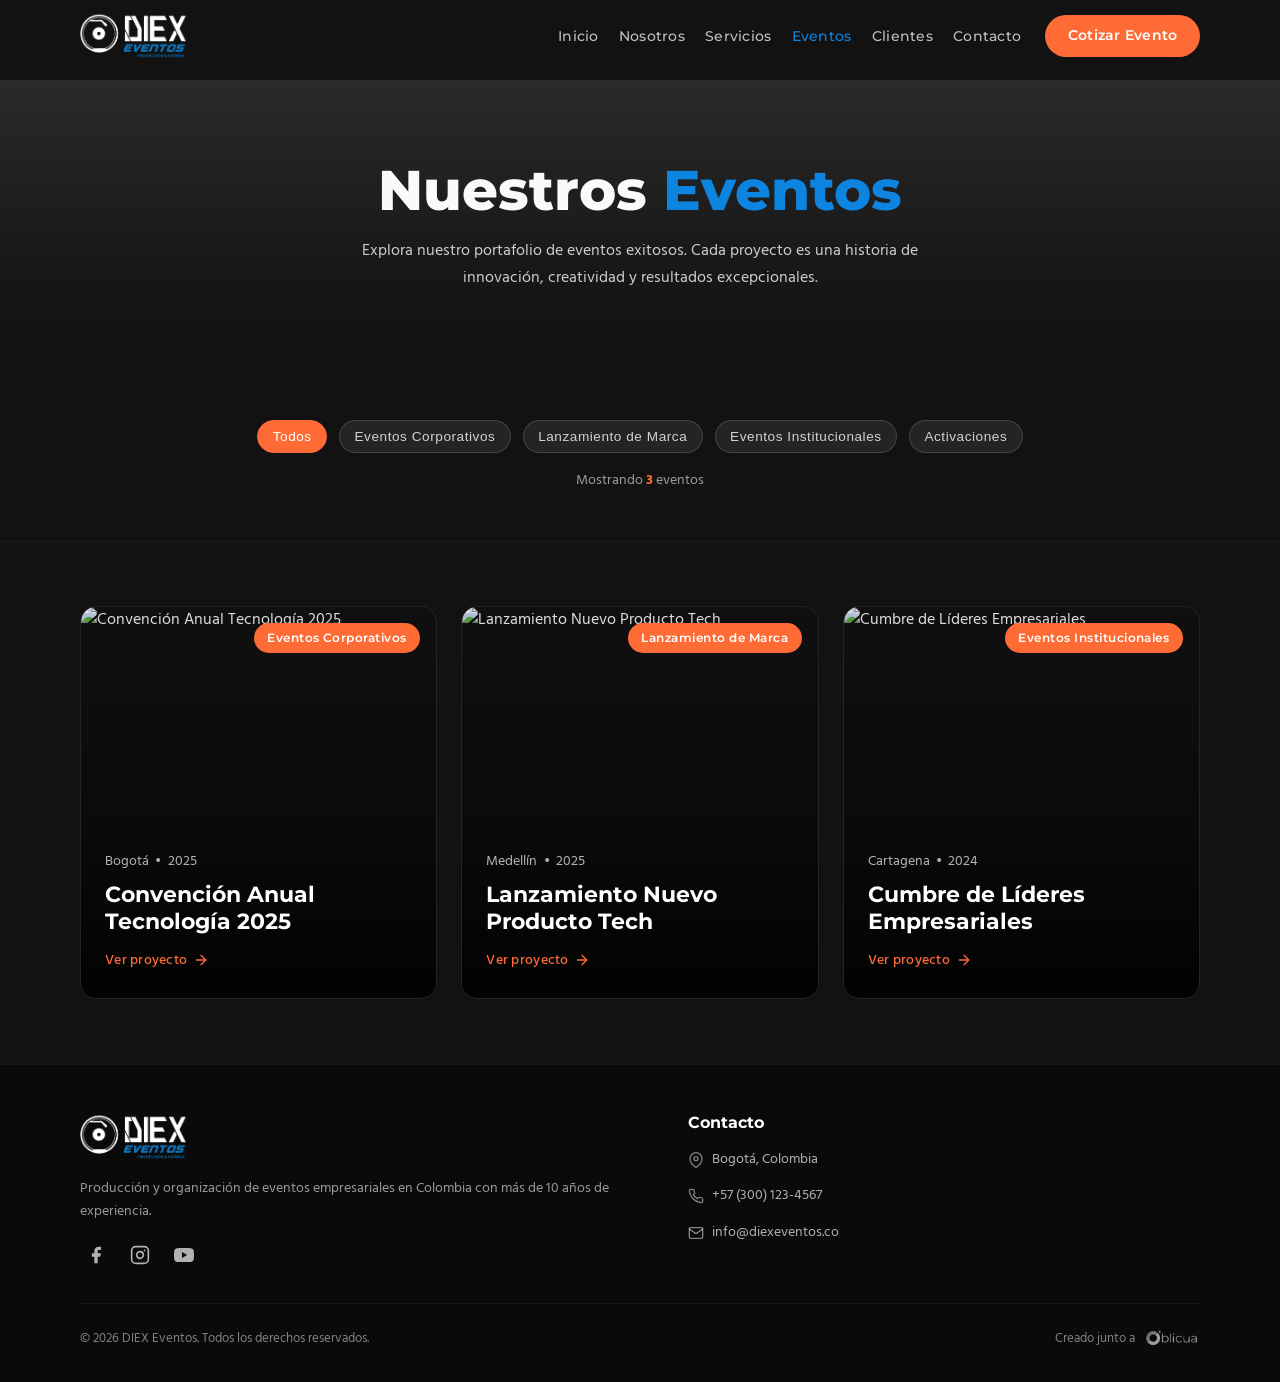
==== evento-detalle.html @ 47672fed "subida inicial del proyecto" ====
<!doctype html>
<html lang="es">
  <head>
    <meta charset="UTF-8" />
    <meta name="viewport" content="width=device-width, initial-scale=1.0" />
    <meta
      name="description"
      content="Detalle de evento - DIEX Eventos Colombia"
    />
    <title>Evento - DIEX Eventos</title>
    <link rel="preconnect" href="https://fonts.googleapis.com" />
    <link rel="preconnect" href="https://fonts.gstatic.com" crossorigin />
    <link rel="stylesheet" href="css/style.css" />
    <style>
      .skip-link {
        position: absolute;
        top: -9999px;
        left: var(--space-4);
        background: var(--color-molten-orange);
        color: #fff;
        padding: var(--space-2) var(--space-4);
        border-radius: var(--radius-md);
        z-index: 9999;
        font-weight: 600;
      }
      .skip-link:focus {
        top: var(--space-4);
      }
    </style>
  </head>
  <body>
    <div id="navbar-placeholder"></div>

    <main id="main-content" class="pt-20">
      <!-- HERO EVENTO -->
      <section
        class="event-detail-hero"
        id="event-hero"
        aria-label="Imagen principal del evento"
      >
        <img
          src=""
          alt=""
          class="event-detail-hero__img"
          id="hero-img"
          loading="eager"
          width="1280"
          height="720"
        />
        <div class="event-detail-hero__overlay" aria-hidden="true"></div>
        <div class="event-detail-hero__body">
          <div class="container">
            <a href="eventos.html" class="event-detail-back">
              <svg
                width="20"
                height="20"
                viewBox="0 0 24 24"
                fill="none"
                stroke="currentColor"
                stroke-width="2"
                stroke-linecap="round"
                stroke-linejoin="round"
                aria-hidden="true"
              >
                <line x1="19" y1="12" x2="5" y2="12" />
                <polyline points="12 19 5 12 12 5" />
              </svg>
              <span>Volver a Eventos</span>
            </a>
            <div id="hero-content" class="scroll-anim">
              <span class="event-detail-cat" id="hero-cat"></span>
              <h1
                class="section-heading"
                id="hero-title"
                style="margin-bottom: var(--space-4)"
              ></h1>
              <div class="event-detail-meta" id="hero-meta"></div>
            </div>
          </div>
        </div>
      </section>

      <!-- CONTENIDO DETALLE -->
      <section class="py-16" aria-label="Detalle del proyecto">
        <div class="container">
          <div class="event-detail-grid">
            <!-- Columna principal -->
            <div class="event-detail-main">
              <!-- Descripción -->
              <div class="scroll-reveal" id="block-desc">
                <h2
                  class="section-heading"
                  style="font-size: 1.5rem; margin-bottom: var(--space-4)"
                >
                  Descripción del Proyecto
                </h2>
                <p class="event-detail-block__text" id="event-desc"></p>
              </div>

              <!-- Reto -->
              <div
                class="event-detail-block scroll-reveal"
                id="block-challenge"
              >
                <h3 class="event-detail-block__title">Reto</h3>
                <p class="event-detail-block__text" id="event-challenge"></p>
              </div>

              <!-- Solución -->
              <div
                class="event-detail-block event-detail-block--primary scroll-reveal"
                id="block-solution"
              >
                <h3 class="event-detail-block__title">Solución</h3>
                <p class="event-detail-block__text" id="event-solution"></p>
              </div>

              <!-- Galería -->
              <div class="scroll-reveal" id="block-gallery">
                <h3
                  class="section-heading"
                  style="font-size: 1.5rem; margin-bottom: var(--space-6)"
                >
                  Galería del Evento
                </h3>
                <div class="event-gallery" id="event-gallery"></div>
              </div>
            </div>

            <!-- Sidebar -->
            <aside
              class="event-sidebar"
              id="event-sidebar"
              aria-label="Resultados y contacto"
            >
              <!-- Resultados -->
              <div class="event-detail-block scroll-reveal" id="block-results">
                <h3 class="event-detail-block__title">Resultados</h3>
                <ul class="results-list" id="results-list" role="list"></ul>
              </div>

              <!-- CTA sidebar -->
              <div class="sidebar-cta scroll-reveal" id="block-cta">
                <h4 class="sidebar-cta__title">¿Te inspiró este proyecto?</h4>
                <p class="sidebar-cta__text">
                  Conversemos sobre cómo podemos crear una experiencia similar
                  para tu marca.
                </p>
                <a href="contacto.html" class="btn btn--white btn--md btn--full"
                  >Cotizar Mi Evento</a
                >
              </div>
            </aside>
          </div>
        </div>
      </section>
    </main>

    <div id="footer-placeholder"></div>

    <script src="js/events-data.js"></script>
    <script src="js/components.js"></script>
    <script src="js/main.js"></script>
    <script>
      document.addEventListener("DOMContentLoaded", () => {
        const { initScrollAnimation, initScrollReveal } = window.DiexAnimations;

        const params = new URLSearchParams(window.location.search);
        const id = params.get("id");
        const event =
          Array.isArray(window.DIEX_EVENTS) &&
          window.DIEX_EVENTS.find((e) => e.id === id);

        if (!event) {
          window.location.replace("eventos.html");
          return;
        }

        document.title = event.title + " - DIEX Eventos";

        document.getElementById("hero-img").src = event.image;
        document.getElementById("hero-img").alt = event.title;
        document.getElementById("hero-cat").textContent = event.category;
        document.getElementById("hero-title").textContent = event.title;
        document.getElementById("hero-meta").innerHTML = `
      <span>
        <svg width="18" height="18" viewBox="0 0 24 24" fill="none" stroke="currentColor"
             stroke-width="2" stroke-linecap="round" stroke-linejoin="round" aria-hidden="true">
          <path d="M21 10c0 7-9 13-9 13s-9-6-9-13a9 9 0 0 1 18 0z"/>
          <circle cx="12" cy="10" r="3"/>
        </svg>
        ${event.location}
      </span>
      <span>
        <svg width="18" height="18" viewBox="0 0 24 24" fill="none" stroke="currentColor"
             stroke-width="2" stroke-linecap="round" stroke-linejoin="round" aria-hidden="true">
          <rect x="3" y="4" width="18" height="18" rx="2" ry="2"/>
          <line x1="16" y1="2" x2="16" y2="6"/>
          <line x1="8" y1="2" x2="8" y2="6"/>
          <line x1="3" y1="10" x2="21" y2="10"/>
        </svg>
        ${event.year}
      </span>
    `;

        document.getElementById("event-desc").textContent = event.description;
        document.getElementById("event-challenge").textContent =
          event.challenge;
        document.getElementById("event-solution").textContent = event.solution;

        const gallery = document.getElementById("event-gallery");
        gallery.innerHTML = event.gallery
          .map(
            (img, i) => `
          <div class="event-gallery__item">
            <img
              src="${img}"
              alt="${event.title} - Imagen ${i + 1}"
              loading="lazy"
              width="800"
              height="256"
            />
          </div>
        `,
          )
          .join("");

        const resultsList = document.getElementById("results-list");
        resultsList.innerHTML = event.results
          .map(
            (r) => `
          <li class="results-list__item" role="listitem">
            <svg width="20" height="20" viewBox="0 0 24 24" fill="none" stroke="currentColor"
                 stroke-width="2" stroke-linecap="round" stroke-linejoin="round" aria-hidden="true">
              <path d="M22 11.08V12a10 10 0 1 1-5.93-9.14"/>
              <polyline points="22 4 12 14.01 9 11.01"/>
            </svg>
            <span>${r}</span>
          </li>
        `,
          )
          .join("");

        initScrollAnimation(document.getElementById("hero-content"), {
          zoomIntensity: 0.05,
          threshold: 0.1,
          enableFade: false,
        });

        [
          "block-desc",
          "block-challenge",
          "block-solution",
          "block-gallery",
          "block-results",
          "block-cta",
        ].forEach((id, i) => {
          const el = document.getElementById(id);
          if (el) initScrollReveal(el, i * 100);
        });
      });
    </script>
  </body>
</html>
---- css/style.css ----
/* ----------------------------------------------------
   FUENTES Y RESETEO BÁSICO
---------------------------------------------------- */
@import url("https://fonts.googleapis.com/css2?family=Montserrat:wght@400;600;700;800&family=Hind:wght@300;400;500;600&display=swap");

:root {
  /* Colores DIEX */
  --color-primary: #0d84e0;
  --color-secondary-1: #2261d0;
  --color-secondary-2: #363ebf;
  --color-secondary-3: #5e3ec6;
  --color-secondary-4: #c345a5;
  --color-secondary-5: #db3c8c;
  --color-secondary-6: #ea4c16;

  --color-bright-snow: #f8f9fa;
  --color-molten-orange: #ff6b35;
  --color-vivid-tangerine: #f3801b;

  --color-neutral-light: #fafafa;
  --color-neutral-dark: #333333;
  --color-neutral-darkest: #121212;

  --font-display: "Montserrat", system-ui, -apple-system, sans-serif;
  --font-body: "Hind", system-ui, -apple-system, sans-serif;

  --space-1: 0.25rem;
  --space-2: 0.5rem;
  --space-3: 0.75rem;
  --space-4: 1rem;
  --space-5: 1.25rem;
  --space-6: 1.5rem;
  --space-8: 2rem;
  --space-10: 2.5rem;
  --space-12: 3rem;
  --space-16: 4rem;
  --space-20: 5rem;
  --space-24: 6rem;

  --radius-sm: 0.375rem;
  --radius-md: 0.5rem;
  --radius-lg: 0.75rem;
  --radius-xl: 1rem;
  --radius-full: 9999px;

  --shadow-sm: 0 1px 2px rgba(0, 0, 0, 0.15);
  --shadow-md: 0 4px 12px rgba(0, 0, 0, 0.2);
  --shadow-lg: 0 12px 32px rgba(0, 0, 0, 0.35);

  --content-default: 72rem;
}

*,
*::before,
*::after {
  box-sizing: border-box;
}

html {
  scroll-behavior: smooth;
}

body {
  margin: 0;
  min-height: 100vh;
  background: var(--color-neutral-darkest);
  color: var(--color-neutral-light);
  font-family: var(--font-body);
  font-size: 16px;
  line-height: 1.7;
}

/* Tipografía base */
h1,
h2,
h3,
h4,
h5,
h6 {
  font-family: var(--font-display);
  margin: 0 0 var(--space-4);
  line-height: 1.2;
  font-weight: 700;
}

h1 {
  font-size: 3.5rem;
  line-height: 1.1;
  font-weight: 800;
}

h2 {
  font-size: 2.5rem;
  line-height: 1.2;
}

h3 {
  font-size: 1.75rem;
  line-height: 1.3;
  font-weight: 600;
}

p {
  margin: 0 0 var(--space-4);
}

a {
  color: inherit;
  text-decoration: none;
}

img {
  max-width: 100%;
  display: block;
}

@media (max-width: 768px) {
  h1 {
    font-size: 2.25rem;
  }
  h2 {
    font-size: 1.875rem;
  }
  h3 {
    font-size: 1.5rem;
  }
}

/* ----------------------------------------------------
   LAYOUT GENERAL
---------------------------------------------------- */
.container {
  max-width: var(--content-default);
  margin-inline: auto;
  padding-inline: var(--space-4);
}

.pt-20 {
  padding-top: 5rem;
}

.py-8 {
  padding-block: var(--space-8);
}

.py-16 {
  padding-block: var(--space-16);
}

.py-24 {
  padding-block: var(--space-24);
}

.section-center {
  text-align: center;
}

.mb-12 {
  margin-bottom: var(--space-12);
}

.mb-16 {
  margin-bottom: var(--space-16);
}

.mt-12 {
  margin-top: var(--space-12);
}

main {
  position: relative;
  z-index: 0;
}

/* ----------------------------------------------------
   NAVBAR
---------------------------------------------------- */
.navbar {
  position: fixed;
  top: 0;
  left: 0;
  right: 0;
  z-index: 40;
  background: transparent;
  backdrop-filter: blur(0px);
  border-bottom: 1px solid transparent;
  transition:
    background 0.35s ease,
    backdrop-filter 0.35s ease,
    border-color 0.35s ease;
}

.navbar.is-scrolled {
  background: rgba(18, 18, 18, 0.95);
  backdrop-filter: blur(14px);
  border-bottom-color: rgba(248, 249, 250, 0.06);
}

.navbar-inner {
  display: flex;
  align-items: center;
  justify-content: space-between;
  padding-block: var(--space-3);
}

.navbar-brand {
  display: inline-flex;
  align-items: center;
}

.navbar-logo {
  height: 48px;
  width: auto;
  display: block;
}

.navbar-logo img {
  width: 100%;
  height: 100%;
  object-fit: cover;
}

.navbar-title {
  font-family: var(--font-display);
  font-size: 1.125rem;
  font-weight: 700;
  letter-spacing: 0.06em;
  text-transform: uppercase;
}

.navbar-right {
  display: flex;
  align-items: center;
  gap: var(--space-6);
}

.navbar-nav {
  display: flex;
  align-items: center;
  gap: var(--space-5);
}

.navbar-link {
  font-family: var(--font-display);
  font-size: 0.9rem;
  font-weight: 500;
  letter-spacing: 0.02em;
  color: rgba(250, 250, 250, 0.75);
  padding-block: 0.35rem;
  text-decoration: none;
  border: none;
  transition: color 0.2s ease;
}

.navbar-link:hover {
  color: var(--color-molten-orange);
}

.navbar-link--active {
  color: var(--color-primary);
}

.navbar-link--active:hover {
  color: var(--color-primary);
}

.navbar-cta {
  display: inline-flex;
  align-items: center;
  justify-content: center;
  padding: 0.55rem 1.4rem;
  background: var(--color-molten-orange);
  color: #fff;
  font-family: var(--font-display);
  font-size: 0.88rem;
  font-weight: 600;
  letter-spacing: 0.02em;
  border-radius: var(--radius-full);
  text-decoration: none;
  transition:
    background 0.2s ease,
    transform 0.15s ease;
  white-space: nowrap;
}

.navbar-cta:hover {
  background: #e8611a;
  transform: translateY(-1px);
}

/* ----------------------------------------------------
   FOOTER
---------------------------------------------------- */
.site-footer {
  border-top: 1px solid rgba(248, 249, 250, 0.06);
  background: #0a0a0a;
  padding-block: var(--space-12) var(--space-8);
  margin-top: 0;
}

.site-footer-inner {
  display: flex;
  flex-direction: column;
  gap: var(--space-8);
}

.site-footer-main {
  display: flex;
  flex-wrap: wrap;
  gap: var(--space-12);
  justify-content: space-between;
}

.site-footer-left {
  flex: 1;
  max-width: 50%;
  display: flex;
  flex-direction: column;
  gap: var(--space-4);
}

.site-footer-desc {
  font-size: 0.9rem;
  color: rgba(250, 250, 250, 0.6);
  line-height: 1.6;
  margin: 0;
}

.site-footer-social {
  display: flex;
  gap: var(--space-3);
}

.site-footer-social a {
  width: 2rem;
  height: 2rem;
  display: flex;
  align-items: center;
  justify-content: center;
  color: rgba(250, 250, 250, 0.7);
  transition:
    color 0.2s ease,
    transform 0.2s ease;
}

.site-footer-social a:hover {
  color: #fff;
  transform: translateY(-2px);
}

.site-footer-right {
  display: flex;
  flex-direction: column;
  gap: var(--space-4);
  margin-right: auto;
}

.site-footer-heading {
  font-family: var(--font-display);
  font-size: 1rem;
  font-weight: 700;
  margin: 0;
  color: #fff;
}

.site-footer-contact {
  display: flex;
  flex-direction: column;
  gap: var(--space-3);
}

.site-footer-contact-item {
  display: flex;
  align-items: center;
  gap: var(--space-2);
  font-size: 0.9rem;
  color: rgba(250, 250, 250, 0.7);
}

.site-footer-contact-item svg {
  flex-shrink: 0;
  color: rgba(250, 250, 250, 0.5);
}

.site-footer-bottom {
  display: flex;
  flex-wrap: wrap;
  justify-content: space-between;
  align-items: center;
  padding-top: var(--space-6);
  border-top: 1px solid rgba(248, 249, 250, 0.06);
  gap: var(--space-4);
}

.site-footer-copy {
  font-size: 0.82rem;
  color: rgba(250, 250, 250, 0.5);
  margin: 0;
}

.site-footer-credit {
  font-size: 0.82rem;
  color: rgba(250, 250, 250, 0.5);
  display: inline-flex;
  align-items: center;
  gap: var(--space-2);
}

.site-footer-credit img {
  height: 20px;
  width: auto;
  display: inline-block;
  vertical-align: middle;
  opacity: 0.6;
  transition: opacity 0.2s ease;
}

.site-footer-credit img:hover {
  opacity: 1;
}

.site-footer-social a:hover {
  color: var(--color-molten-orange);
  transform: translateY(-2px);
}

/* ----------------------------------------------------
   COMPONENTES GENERALES
---------------------------------------------------- */
.section-label {
  display: inline-block;
  font-size: 0.75rem;
  text-transform: uppercase;
  letter-spacing: 0.16em;
  font-weight: 600;
  color: var(--color-primary);
  margin-bottom: var(--space-2);
}

.section-heading {
  margin-bottom: var(--space-4);
}

.section-subtext {
  color: rgba(250, 250, 250, 0.8);
  max-width: 36rem;
  margin-inline: auto;
}

.section-subtext--dark {
  color: rgba(18, 18, 18, 0.7);
}

.section-subtext--light {
  color: rgba(255, 255, 255, 0.9);
}

/* ----------------------------------------------------
   BOTONES
---------------------------------------------------- */
.btn {
  display: inline-flex;
  align-items: center;
  justify-content: center;
  gap: 0.5rem;
  padding-inline: var(--space-5);
  padding-block: 0.75rem;
  border-radius: 999px;
  border: 1px solid transparent;
  font-family: var(--font-display);
  font-size: 0.95rem;
  font-weight: 600;
  letter-spacing: 0.09em;
  text-transform: uppercase;
  cursor: pointer;
  transition:
    background 0.2s ease,
    color 0.2s ease,
    border-color 0.2s ease,
    transform 0.1s ease,
    box-shadow 0.2s ease;
}

.btn--lg {
  padding-inline: var(--space-6);
  padding-block: 0.9rem;
  font-size: 1rem;
}

.btn--md {
  padding-inline: var(--space-5);
  padding-block: 0.75rem;
  font-size: 0.95rem;
}

.btn--full {
  width: 100%;
}

.btn__icon {
  display: inline-flex;
}

.btn--primary {
  background: var(--color-molten-orange);
  border-color: var(--color-molten-orange);
  color: #fff;
  box-shadow: none;
}

.btn--primary:hover {
  background: var(--color-vivid-tangerine);
  border-color: var(--color-vivid-tangerine);
  transform: translateY(-1px);
  box-shadow: 0 10px 25px rgba(255, 107, 53, 0.35);
}

.btn--outline-light {
  background: transparent;
  border-color: var(--color-primary);
  color: var(--color-primary);
}

.btn--outline-light:hover {
  background: var(--color-primary);
  color: var(--color-neutral-light);
}

.btn--white {
  background: #fff;
  border-color: #fff;
  color: var(--color-primary);
}

.btn--white:hover {
  background: rgba(255, 255, 255, 0.12);
  border-color: rgba(255, 255, 255, 0.8);
  color: #fff;
  transform: scale(1.05);
}

/* ----------------------------------------------------
   HERO HOME CON VIDEO
---------------------------------------------------- */
.home-hero {
  position: relative;
  min-height: 100vh;
  display: grid;
  place-items: center;
  overflow: hidden;
  isolation: isolate;
  z-index: 0;
}

.home-hero__content,
.hero-mute-btn,
.hero-scroll-indicator {
  grid-area: 1 / 1;
}

.home-hero__media {
  position: absolute;
  inset: 0;
  width: 100%;
  height: 100%;
  overflow: hidden;
  z-index: 0;
}

.home-hero__iframe {
  position: absolute;
  top: 50%;
  left: 50%;
  width: max(100vw, 177.78vh);
  height: max(100vh, 56.25vw);
  transform: translate(-50%, -50%);
  border: 0;
  pointer-events: none;
}

.home-hero__overlay {
  position: absolute;
  inset: 0;
}

.home-hero__overlay--gradient {
  background: linear-gradient(
    to right,
    rgba(18, 18, 18, 0.85),
    rgba(18, 18, 18, 0.5),
    transparent
  );
}

.home-hero__overlay--dark {
  background: rgba(18, 18, 18, 0.3);
}

.home-hero__content {
  position: relative;
  z-index: 2;
  width: 100%;
}

.home-hero__inner {
  max-width: 48rem;
  margin-inline: auto;
}

.home-hero__title {
  color: #fff;
  margin-bottom: var(--space-4);
  line-height: 1.1;
}

.home-hero__title-top {
  font-size: 4rem;
}

.home-hero__title-bottom {
  font-size: 3.3rem;
}

@media (min-width: 1024px) {
  .home-hero__title {
    font-size: 3rem;
  }
}

@media (max-width: 768px) {
  .home-hero__title {
    font-size: 2rem;
  }
}

.text-primary {
  color: var(--color-primary);
}

.home-hero__text {
  font-size: 1.05rem;
  color: rgba(250, 250, 250, 0.8);
  max-width: 36rem;
  line-height: 1.7;
  margin-bottom: var(--space-6);
}

.home-hero__actions {
  display: flex;
  flex-direction: column;
  gap: var(--space-3);
  align-items: center;
}

@media (min-width: 640px) {
  .home-hero__actions {
    flex-direction: row;
  }
}

/* Botón mute */
.hero-mute-btn {
  position: absolute;
  right: var(--space-4);
  bottom: var(--space-4);
  z-index: 3;
  width: 3rem;
  height: 3rem;
  border-radius: 999px;
  border: 1px solid rgba(250, 250, 250, 0.25);
  background: rgba(18, 18, 18, 0.8);
  display: flex;
  align-items: center;
  justify-content: center;
  color: rgba(250, 250, 250, 0.9);
  cursor: pointer;
  transition:
    background 0.2s ease,
    border-color 0.2s ease,
    transform 0.1s ease;
}

.hero-mute-btn:hover {
  background: var(--color-molten-orange);
  border-color: var(--color-molten-orange);
  transform: translateY(-1px);
}

/* Indicador scroll */
.hero-scroll-indicator {
  position: absolute;
  left: 50%;
  bottom: var(--space-4);
  transform: translateX(-50%);
  z-index: 3;
  animation: bounce 1.8s infinite;
}

.hero-scroll-indicator__mouse {
  width: 1.5rem;
  height: 2.5rem;
  border-radius: 999px;
  border: 2px solid var(--color-primary);
  display: flex;
  align-items: flex-start;
  justify-content: center;
  padding-top: 0.4rem;
}

.hero-scroll-indicator__dot {
  width: 0.25rem;
  height: 0.5rem;
  border-radius: 999px;
  background: var(--color-primary);
}

@keyframes bounce {
  0%,
  100% {
    transform: translate(-50%, 0);
  }
  50% {
    transform: translate(-50%, -6px);
  }
}

/* ----------------------------------------------------
   STATS HOME
---------------------------------------------------- */
.home-stats,
.home-services,
.home-events,
.clients-section,
.home-cta-final {
  position: relative;
  z-index: 1;
}

.home-stats {
  position: relative;
  padding-block: var(--space-10);
  background: linear-gradient(
    to bottom,
    var(--color-neutral-darkest) 0%,
    #1a1a1a 25%,
    var(--color-neutral-dark) 75%,
    var(--color-neutral-dark) 100%
  );
}

.stats-grid {
  display: grid;
  gap: var(--space-8);
}

.stats-grid--home {
  grid-template-columns: repeat(2, minmax(0, 1fr));
}

@media (min-width: 768px) {
  .stats-grid--home {
    grid-template-columns: repeat(4, minmax(0, 1fr));
  }
}

.clients-stats-section {
  padding-block: var(--space-16);
  background: radial-gradient(circle at top, #1b4a8a, #060b15);
}

.stat-item {
  text-align: center;
}

.stat-item__value {
  font-family: var(--font-display);
  font-weight: 800;
  font-size: 2.5rem;
  color: var(--color-primary);
  margin-bottom: 0.4rem;
}

.stat-item__value--white {
  color: #fff;
}

.stat-item__label {
  font-size: 0.9rem;
  color: rgba(250, 250, 250, 0.75);
}

.stat-item__label--white {
  color: rgba(255, 255, 255, 0.9);
}

/* ----------------------------------------------------
   SECCIÓN SERVICIOS / SERVICE CARD
---------------------------------------------------- */
.home-services {
  padding-block: var(--space-24);
  background: var(--color-neutral-dark);
}

.services-grid {
  display: grid;
  gap: var(--space-6);
}

@media (min-width: 768px) {
  .services-grid {
    grid-template-columns: repeat(2, minmax(0, 1fr));
  }
}

@media (min-width: 1024px) {
  .services-grid {
    grid-template-columns: repeat(3, minmax(0, 1fr));
  }
}

.service-card {
  position: relative;
  background: #1e1e1e;
  border-radius: var(--radius-xl);
  padding: var(--space-8) var(--space-6);
  border: 1px solid rgba(250, 250, 250, 0.08);
  overflow: hidden;
  cursor: pointer;
  transition:
    border-color 0.3s ease,
    transform 0.2s ease,
    box-shadow 0.3s ease;
}

.service-card__overlay {
  position: absolute;
  inset: 0;
  background: radial-gradient(
    ellipse at 85% 95%,
    rgba(227, 108, 80, 0.28),
    rgba(227, 108, 80, 0.1) 100%,
    rgba(227, 108, 80, 0.04) 100%,
    transparent 100%
  );
  opacity: 0;
  transition: opacity 0.3s ease;
}

.service-card__glow {
  position: absolute;
  inset: 0;
  background: linear-gradient(
    340deg,
    rgba(227, 108, 80, 0.12) 0%,
    rgba(227, 108, 80, 0.05) 35%,
    rgba(0, 0, 0, 0.08) 100%
  );
  opacity: 0;
  transition: opacity 0.3s ease;
}

.service-card__corner {
  position: absolute;
  top: -55px;
  right: -55px;
  width: 110px;
  height: 110px;
  border-radius: 999px;
  background: rgba(227, 108, 80, 0.2);
  filter: blur(1px);
  opacity: 0;
  transition:
    opacity 0.3s ease,
    transform 0.3s ease;
}

.service-card__content {
  position: relative;
  z-index: 5;
}

.service-card__icon-wrap {
  width: 3.25rem;
  height: 3.25rem;
  border-radius: 0.75rem;
  background: rgba(13, 132, 224, 0.12);
  display: inline-flex;
  align-items: center;
  justify-content: center;
  margin-bottom: var(--space-6);
  transition: background 0.3s ease;
}

.service-card__icon {
  display: inline-flex;
  align-items: center;
  justify-content: center;
  width: 28px;
  height: 28px;
}

.service-card__icon svg {
  display: block;
  color: var(--color-primary);
  transition: color 0.3s ease;
}

.service-card__title {
  font-size: 1.25rem;
  font-weight: 700;
  margin-bottom: var(--space-3);
  transition: color 0.3s ease;
}

.service-card__desc {
  color: rgba(250, 250, 250, 0.7);
  font-size: 0.95rem;
  line-height: 1.6;
}

.service-card:hover {
  border-color: rgba(243, 128, 27, 0.6);
  box-shadow: 0 8px 30px rgba(243, 128, 27, 0.15);
  transform: translateY(-3px);
}

.service-card:hover .service-card__overlay,
.service-card:hover .service-card__glow {
  opacity: 1;
}

.service-card:hover .service-card__corner {
  opacity: 1;
  transform: translate(-8px, 8px);
}

.service-card:hover .service-card__title {
  color: var(--color-molten-orange);
}

.service-card:hover .service-card__icon-wrap {
  background: rgba(243, 128, 27, 0.15);
}

.service-card:hover .service-card__icon svg {
  color: var(--color-molten-orange);
}

/* ----------------------------------------------------
   EVENTOS GRID / CARD
---------------------------------------------------- */
.home-events {
  padding-block: var(--space-24);
  background: var(--color-neutral-darkest);
}

.events-grid {
  display: grid;
  gap: var(--space-6);
}

@media (min-width: 768px) {
  .events-grid {
    grid-template-columns: repeat(2, minmax(0, 1fr));
  }
}

@media (min-width: 1024px) {
  .events-grid {
    grid-template-columns: repeat(3, minmax(0, 1fr));
  }
}

/* Card base */
.event-card {
  position: relative;
  border-radius: var(--radius-xl);
  overflow: hidden;
  border: 1px solid rgba(250, 250, 250, 0.08);
  display: flex;
  flex-direction: column;
  aspect-ratio: 1 / 1.1;
  cursor: pointer;
  transition:
    transform 0.3s ease,
    box-shadow 0.3s ease,
    border-color 0.3s ease;
}

/* Imagen full-bleed */
.event-card__image {
  position: absolute;
  inset: 0;
  overflow: hidden;
}

.event-card__image img {
  width: 100%;
  height: 100%;
  object-fit: cover;
  transition:
    transform 0.5s ease,
    filter 0.4s ease;
}

/* Overlay oscuro sobre imagen */
.event-card__image::after {
  content: "";
  position: absolute;
  inset: 0;
  background: linear-gradient(
    to top,
    rgba(0, 0, 0, 0.85) 0%,
    rgba(0, 0, 0, 0.35) 50%,
    rgba(0, 0, 0, 0.1) 100%
  );
  transition: background 0.4s ease;
}

/* Línea naranja inferior (aparece en hover) */
.event-card::after {
  content: "";
  position: absolute;
  bottom: 0;
  left: 0;
  right: 0;
  height: 3px;
  background: var(--color-molten-orange);
  transform: scaleX(0);
  transform-origin: left;
  transition: transform 0.4s ease;
  z-index: 5;
}

/* Badge naranja */
.event-card__badge {
  position: absolute;
  top: var(--space-4);
  right: var(--space-4);
  z-index: 5;
  background: var(--color-molten-orange);
  color: #fff;
  padding: 0.3rem 0.85rem;
  border-radius: var(--radius-full);
  font-family: var(--font-display);
  font-size: 0.75rem;
  font-weight: 600;
  letter-spacing: 0.04em;
  transition:
    box-shadow 0.3s ease,
    transform 0.3s ease;
}

/* Body sobre imagen */
.event-card__body {
  position: relative;
  z-index: 2;
  margin-top: auto;
  padding: var(--space-6);
  display: flex;
  flex-direction: column;
  gap: var(--space-2);
  transition: transform 0.35s ease;
}

/* Meta: Ciudad • Año */
.event-card__meta {
  display: flex;
  align-items: center;
  gap: 0.4rem;
  font-size: 0.85rem;
  color: rgba(255, 255, 255, 0.7);
  font-weight: 400;
}

.event-card__meta svg {
  display: none;
}

.event-card__meta span {
  display: inline;
}

.event-card__meta span + span::before {
  content: "•";
  margin-right: 0.4rem;
}

/* Título */
.event-card__title {
  font-size: 1.35rem;
  font-weight: 700;
  color: #fff;
  line-height: 1.25;
  margin: 0;
  transition:
    color 0.3s ease,
    text-shadow 0.3s ease;
}

/* Footer / Link */
.event-card__footer {
  margin-top: var(--space-1);
}

.event-card__link {
  display: inline-flex;
  align-items: center;
  gap: 0.35rem;
  font-size: 0.85rem;
  font-weight: 500;
  letter-spacing: 0.02em;
  text-transform: none;
  color: var(--color-molten-orange);
  transition: gap 0.2s ease;
}

.event-card__link svg {
  transition: transform 0.2s ease;
}

/* --- EVENT CARD HOVER --- */
.event-card:hover {
  transform: translateY(-4px);
  box-shadow: 0 12px 40px rgba(0, 0, 0, 0.5);
  border-color: rgba(243, 128, 27, 0.5);
}

.event-card:hover::after {
  transform: scaleX(1);
}

.event-card:hover img {
  transform: scale(1.05);
}

.event-card:hover .event-card__image::after {
  background: linear-gradient(
    to top,
    rgba(243, 128, 27, 0.45) 0%,
    rgba(243, 128, 27, 0.12) 35%,
    rgba(0, 0, 0, 0.1) 60%,
    rgba(0, 0, 0, 0.1) 100%
  );
}

.event-card:hover .event-card__body {
  transform: translateX(6px);
}

.event-card:hover .event-card__title {
  color: var(--color-molten-orange);
  text-shadow: 0 0 20px rgba(243, 128, 27, 0.3);
}

.event-card:hover .event-card__link svg {
  transform: translateX(3px);
}

.event-card:hover .event-card__badge {
  box-shadow: 0 4px 15px rgba(243, 128, 27, 0.5);
}

/* ----------------------------------------------------
   CLIENTES SLIDER
---------------------------------------------------- */
.clients-section {
  padding-block: var(--space-24);
  background: var(--color-bright-snow);
}

.clients-section--light {
  background: var(--color-bright-snow);
}

.clients-slider-container {
  position: relative;
  display: flex;
  align-items: center;
  gap: var(--space-4);
}

.clients-slider-wrap {
  overflow: hidden;
  flex: 1;
}

.clients-track {
  display: flex;
  gap: var(--space-8);
  animation: clients-scroll 25s linear infinite;
  white-space: nowrap;
  align-items: center;
}

.clients-slider-wrap:hover .clients-track {
  animation-play-state: paused;
}

.clients-logo {
  flex: 0 0 auto;
  display: flex;
  align-items: center;
  justify-content: center;
  min-width: 140px;
  height: 60px;
  padding-inline: var(--space-4);
  filter: grayscale(100%) opacity(0.6);
  transition:
    filter 0.3s ease,
    transform 0.3s ease;
  cursor: pointer;
}

.clients-logo:hover {
  filter: grayscale(0%) opacity(1);
  transform: scale(1.1);
}

.clients-logo img {
  max-height: 45px;
  width: auto;
  object-fit: contain;
}

/* Flechas de navegación */
.clients-arrow {
  width: 1.75rem;
  height: 1.75rem;
  border-radius: var(--radius-full);
  border: 1.5px solid var(--color-primary);
  background: transparent;
  color: var(--color-primary);
  display: flex;
  align-items: center;
  justify-content: center;
  cursor: pointer;
  flex-shrink: 0;
  padding: 0;
  transition:
    background 0.2s ease,
    color 0.2s ease;
}

.clients-arrow:hover {
  background: var(--color-primary);
  color: #fff;
}

.clients-arrow svg {
  width: 14px;
  height: 14px;
  stroke-width: 2.5;
}

@keyframes clients-scroll {
  0% {
    transform: translateX(0);
  }
  100% {
    transform: translateX(-50%);
  }
}

/* ----------------------------------------------------
   CTA FINAL (HOME / SERVICIOS)
---------------------------------------------------- */
.cta-section {
  background: radial-gradient(circle at top, #1b4a8a, #060b15);
}

.home-cta-final {
  position: relative;
  padding-block: var(--space-24);
  background:
    radial-gradient(
      circle at top left,
      rgba(255, 255, 255, 0.3),
      transparent 60%
    ),
    linear-gradient(135deg, var(--color-primary), #0d6bc0, #0d5aa0);
  overflow: hidden;
}

.home-cta-final__pattern {
  position: absolute;
  inset: 0;
  background-image: url("data:image/svg+xml,%3Csvg width='60' height='60' viewBox='0 0 60 60' xmlns='http://www.w3.org/2000/svg'%3E%3Cg fill='none' fill-rule='evenodd'%3E%3Cg fill='%23ffffff' fill-opacity='0.05'%3E%3Cpath d='M36 14c3.314 0 6 2.686 6 6s-2.686 6-6 6-6-2.686-6-6 2.686-6 6-6zm-12 24c3.314 0 6 2.686 6 6s-2.686 6-6 6-6-2.686-6-6 2.686-6 6-6z'/%3E%3C/g%3E%3C/g%3E%3C/svg%3E");
  opacity: 0.4;
  pointer-events: none;
}

.home-cta-final__content {
  position: relative;
  z-index: 5;
  text-align: center;
  max-width: 48rem;
  margin-inline: auto;
}

/* ----------------------------------------------------
   NOSOTROS: HISTORIA / VALORES
---------------------------------------------------- */
.history-two-col {
  display: grid;
  gap: var(--space-10);
  align-items: center;
}

@media (min-width: 1024px) {
  .history-two-col {
    grid-template-columns: minmax(0, 1.2fr) minmax(0, 1fr);
  }
}

.history-paragraphs p {
  color: rgba(18, 18, 18, 0.85);
}

.history-img-grid {
  display: grid;
  grid-template-columns: repeat(2, minmax(0, 1fr));
  gap: var(--space-3);
}

.history-img-col {
  display: flex;
  flex-direction: column;
  gap: var(--space-3);
}

.history-img-col--offset {
  padding-top: var(--space-6);
}

.history-img-item {
  border-radius: var(--radius-lg);
  overflow: hidden;
  box-shadow: var(--shadow-md);
}

.history-img-item img {
  width: 100%;
  height: 100%;
  object-fit: cover;
}

.history-section-bg {
  background-color: var(--color-bright-snow) !important;
}

/* Valores */
.values-grid {
  display: grid;
  gap: var(--space-6);
}

@media (min-width: 768px) {
  .values-grid {
    grid-template-columns: repeat(2, minmax(0, 1fr));
  }
}

@media (min-width: 1024px) {
  .values-grid {
    grid-template-columns: repeat(3, minmax(0, 1fr));
  }
}

.value-card {
  background: #141414;
  border-radius: var(--radius-xl);
  padding: var(--space-6);
  border: 1px solid rgba(250, 250, 250, 0.06);
  transition:
    border-color 0.2s ease,
    transform 0.2s ease,
    box-shadow 0.25s ease,
    background 0.2s ease;
  cursor: pointer;
}

.value-card__icon-wrap {
  width: 3rem;
  height: 3rem;
  border-radius: 0.9rem;
  background: rgba(13, 132, 224, 0.12);
  display: flex;
  align-items: center;
  justify-content: center;
  margin-bottom: var(--space-4);
}

.value-card__icon {
  display: inline-flex;
  align-items: center;
  justify-content: center;
  width: 28px;
  height: 28px;
}

.value-card__icon svg {
  display: block;
  color: var(--color-primary);
  transition: color 0.3s ease;
}

.value-card__title {
  font-size: 1.1rem;
  margin-bottom: var(--space-2);
}

.value-card__desc {
  color: rgba(250, 250, 250, 0.78);
}

.value-card:hover {
  border-color: rgba(255, 107, 53, 0.55);
  transform: translateY(-3px);
  box-shadow: var(--shadow-lg);
  background: #181818;
}

.value-card:hover .value-card__icon-wrap {
  background: rgba(255, 107, 53, 0.15);
}

.value-card:hover .value-card__icon svg {
  color: var(--color-molten-orange);
}

.value-card:hover .value-card__title {
  color: var(--color-molten-orange);
}

/* ----------------------------------------------------
   CONTACTO / FORMULARIO
---------------------------------------------------- */
.contact-grid {
  display: grid;
  gap: var(--space-12);
}

@media (min-width: 1024px) {
  .contact-grid {
    grid-template-columns: minmax(0, 0.8fr) minmax(0, 1.2fr);
  }
}

.contact-info-item {
  display: flex;
  gap: var(--space-3);
  align-items: flex-start;
  cursor: pointer;
}

.contact-info-item:hover .contact-info-icon {
  transform: scale(1.12);
  background: rgba(227, 108, 80, 0.2);
}

.contact-info-item:hover .contact-info-title {
  color: var(--color-molten-orange);
}

.contact-info-item:hover .contact-info-text {
  color: rgba(250, 250, 250, 0.95);
}

.contact-info-icon {
  width: 44px;
  height: 44px;
  border-radius: var(--radius-lg);
  background: rgba(227, 108, 80, 0.12);
  border: 1px solid rgba(227, 108, 80, 0.25);
  display: flex;
  align-items: center;
  justify-content: center;
  flex-shrink: 0;
  transition:
    transform 0.25s ease,
    background 0.25s ease;
}

.contact-info-icon svg {
  color: var(--color-molten-orange);
}

.contact-info-title {
  font-size: 1rem;
  font-weight: 600;
  margin-bottom: 0.15rem;
  transition: color 0.25s ease;
}

.contact-info-text {
  color: rgba(250, 250, 250, 0.78);
  font-size: 0.96rem;
  transition: color 0.25s ease;
}

.contact-hours-card {
  margin-top: var(--space-6);
  padding: var(--space-5);
  border-radius: var(--radius-xl);
  border: 1px solid rgba(250, 250, 250, 0.12);
  background: linear-gradient(135deg, #0c64b3, #1a8fe0);
  font-size: 0.95rem;
  color: rgba(255, 255, 255, 0.95);
}

.contact-hours-card h4 {
  margin-bottom: var(--space-2);
  color: #fff;
}

.contact-hours-card p {
  margin-bottom: var(--space-2);
  line-height: 1.4;
}

.contact-hours-card .note {
  font-size: 0.85rem;
  opacity: 0.85;
  margin-bottom: 0;
}

.contact-form-card {
  background: #303030;
  border-radius: var(--radius-xl);
  padding: var(--space-8) var(--space-8);
  border: 1px solid rgba(250, 250, 250, 0.16);
  box-shadow: var(--shadow-md);
}

.contact-form-card h3 {
  margin-bottom: var(--space-4);
}

.form-row {
  display: flex;
  flex-direction: column;
  gap: var(--space-4);
}

@media (min-width: 768px) {
  .form-row {
    flex-direction: row;
  }
  .form-row .form-group {
    flex: 1;
  }
}

.form-group {
  display: flex;
  flex-direction: column;
  gap: var(--space-2);
}

.form-label {
  font-size: 0.9rem;
  color: rgba(250, 250, 250, 0.82);
}

.form-input-wrap {
  position: relative;
}

.form-input,
.form-select,
.form-textarea {
  width: 100%;
  border-radius: var(--radius-md);
  border: 1px solid rgba(250, 250, 250, 0.16);
  background: #101010;
  color: #fff;
  padding: 0.7rem 0.9rem;
  font-family: var(--font-body);
  font-size: 0.95rem;
  outline: none;
  transition:
    border-color 0.2s ease,
    box-shadow 0.2s ease,
    background 0.2s ease;
}

.form-input--icon,
.form-textarea--icon {
  padding-left: 2.5rem;
}

.form-input-icon {
  position: absolute;
  left: var(--space-3);
  top: 50%;
  transform: translateY(-50%);
  color: rgba(250, 250, 250, 0.7);
}

.form-input-icon--top {
  color: rgba(250, 250, 250, 0.7);
}

.form-input:focus,
.form-select:focus,
.form-textarea:focus {
  border-color: var(--color-molten-orange);
  box-shadow: none;
  background: #111111;
}

.form-note {
  font-size: 0.85rem;
  color: rgba(250, 250, 250, 0.7);
}

::-webkit-calendar-picker-indicator {
  cursor: pointer;
}

input[type="date"]::-webkit-datetime-edit {
  color: rgba(250, 250, 250, 0.7);
}

@supports (color-scheme: dark) {
  input[type="date"] {
    color-scheme: dark;
  }
}

.form-textarea {
  resize: vertical;
}

/* ----------------------------------------------------
   EVENTOS LISTA / FILTROS / DETALLE
---------------------------------------------------- */
.page-hero {
  padding-top: var(--space-20);
  padding-bottom: var(--space-20);
  background: linear-gradient(
    to bottom,
    #2a2a2a 0%,
    #1e1e1e 40%,
    #151515 70%,
    var(--color-neutral-darkest) 100%
  );
}

.bg-darkest {
  background: #121212;
}

.bg-dark {
  background: #303030;
}

/* Filtros */
.events-filter-bar,
.filter-bar {
  display: flex;
  flex-wrap: wrap;
  gap: var(--space-3);
  justify-content: center;
}

.filter-btn {
  padding: 0.5rem 0.9rem;
  border-radius: 999px;
  border: 1px solid rgba(248, 249, 250, 0.15);
  background: rgba(248, 249, 250, 0.08);
  color: rgba(248, 249, 250, 0.82);
  font-size: 0.85rem;
  letter-spacing: 0.04em;
  text-transform: none;
  cursor: pointer;
  transition:
    background 0.2s ease,
    border-color 0.2s ease,
    color 0.2s ease;
}

.filter-btn:hover {
  color: var(--color-molten-orange);
  border-color: rgba(255, 107, 53, 0.4);
}

.filter-btn.is-active {
  background: var(--color-molten-orange);
  border-color: var(--color-molten-orange);
  color: #fff;
}

.filter-btn.is-active:hover {
  color: #fff;
  border-color: var(--color-molten-orange);
}

/* Dropdown móvil */
.filter-dropdown {
  position: relative;
  margin-top: var(--space-4);
  display: none;
}

.filter-dropdown__toggle {
  width: 100%;
  border-radius: 999px;
  border: 1px solid rgba(248, 249, 250, 0.15);
  background: #101010;
  color: rgba(248, 249, 250, 0.88);
  padding: 0.5rem 0.9rem;
  display: flex;
  align-items: center;
  justify-content: space-between;
  cursor: pointer;
}

.filter-dropdown__menu {
  position: absolute;
  top: calc(100% + 0.4rem);
  left: 0;
  right: 0;
  background: #101010;
  border-radius: var(--radius-lg);
  border: 1px solid rgba(248, 249, 250, 0.15);
  padding-block: 0.25rem;
  max-height: 260px;
  overflow-y: auto;
  display: none;
  z-index: 30;
}

.filter-dropdown__menu.is-open {
  display: block;
}

.filter-dropdown__item {
  width: 100%;
  text-align: left;
  padding: 0.55rem 0.9rem;
  font-size: 0.9rem;
  color: rgba(248, 249, 250, 0.88);
  background: transparent;
  border: none;
  cursor: pointer;
}

.filter-dropdown__item.is-active {
  background: rgba(255, 107, 53, 0.25);
}

@media (max-width: 768px) {
  .events-filter-bar,
  .filter-bar {
    display: none;
  }
  .filter-dropdown {
    display: block;
  }
}

.results-count {
  margin-top: var(--space-4);
  font-size: 0.9rem;
  color: rgba(248, 249, 250, 0.6);
  text-align: center;
}

.empty-state {
  text-align: center;
  color: rgba(248, 249, 250, 0.7);
  padding-block: var(--space-8);
}

/* Detalle evento hero */
.event-detail-hero {
  position: relative;
  min-height: 60vh;
  color: #fff;
  overflow: hidden;
}

.event-detail-hero__img {
  width: 100%;
  height: 100%;
  object-fit: cover;
  position: absolute;
  inset: 0;
}

.event-detail-hero__overlay {
  position: absolute;
  inset: 0;
  background: linear-gradient(
    to bottom,
    rgba(0, 0, 0, 0.55),
    rgba(0, 0, 0, 0.7)
  );
}

.event-detail-hero__body {
  position: relative;
  z-index: 5;
  padding-top: calc(var(--space-16) + 60px);
  padding-bottom: var(--space-16);
}

.event-detail-back {
  display: inline-flex;
  align-items: center;
  gap: 0.35rem;
  padding: 0.5rem 0.9rem;
  border-radius: 999px;
  background: rgba(0, 0, 0, 0.55);
  border: 1px solid rgba(255, 255, 255, 0.25);
  font-size: 0.85rem;
  letter-spacing: 0.12em;
  text-transform: uppercase;
  margin-bottom: var(--space-4);
}

.event-detail-cat {
  display: inline-block;
  padding: 0.35rem 0.9rem;
  border-radius: 999px;
  background: rgba(13, 132, 224, 0.85);
  font-size: 0.8rem;
  letter-spacing: 0.12em;
  text-transform: uppercase;
  margin-bottom: var(--space-3);
}

.event-detail-meta {
  display: flex;
  flex-wrap: wrap;
  gap: var(--space-4);
  font-size: 0.9rem;
  color: rgba(255, 255, 255, 0.9);
}

.event-detail-meta span {
  display: inline-flex;
  align-items: center;
  gap: 0.4rem;
}

.event-detail-grid {
  display: grid;
  gap: var(--space-10);
}

@media (min-width: 1024px) {
  .event-detail-grid {
    grid-template-columns: minmax(0, 1.4fr) minmax(0, 0.8fr);
  }
}

.event-detail-main {
  display: flex;
  flex-direction: column;
  gap: var(--space-6);
}

.event-detail-block {
  background: #181818;
  border-radius: var(--radius-xl);
  padding: var(--space-6);
  border: 1px solid rgba(255, 255, 255, 0.12);
}

.event-detail-block--primary {
  border-color: rgba(13, 132, 224, 0.7);
  background: linear-gradient(
    to bottom right,
    rgba(13, 132, 224, 0.2),
    #141414
  );
}

.event-detail-block__title {
  font-size: 1.05rem;
  margin-bottom: var(--space-2);
}

.event-detail-block__text {
  color: rgba(250, 250, 250, 0.83);
  font-size: 0.98rem;
}

.event-gallery {
  display: grid;
  gap: var(--space-4);
}

@media (min-width: 768px) {
  .event-gallery {
    grid-template-columns: repeat(2, minmax(0, 1fr));
  }
}

.event-gallery__item {
  border-radius: var(--radius-lg);
  overflow: hidden;
  border: 1px solid rgba(255, 255, 255, 0.12);
}

.event-sidebar {
  display: flex;
  flex-direction: column;
  gap: var(--space-6);
}

.results-list {
  list-style: none;
  padding: 0;
  margin: 0;
}

.results-list__item {
  display: flex;
  align-items: flex-start;
  gap: var(--space-3);
  font-size: 0.95rem;
  color: rgba(250, 250, 250, 0.86);
}

.results-list__item svg {
  margin-top: 0.2rem;
  color: var(--color-primary);
}

.sidebar-cta {
  background: linear-gradient(135deg, #0d84e0, #0d5aa0);
  border-radius: var(--radius-xl);
  padding: var(--space-6);
  color: #fff;
}

.sidebar-cta__title {
  font-size: 1.15rem;
  margin-bottom: var(--space-2);
}

.sidebar-cta__text {
  margin-bottom: var(--space-4);
  color: rgba(255, 255, 255, 0.92);
}

/* ----------------------------------------------------
   CLIENTES PAGE
---------------------------------------------------- */
.clients-section--page {
  padding-block: var(--space-24);
}

/* ----------------------------------------------------
   ANIMACIONES SCROLL
---------------------------------------------------- */
.scroll-anim {
  will-change: opacity, transform;
}

.scroll-anim.is-visible {
  opacity: 1;
  transform: translateY(0) scale(1);
}

.scroll-reveal {
  will-change: opacity, transform;
}

.scroll-reveal.is-visible {
  opacity: 1;
  transform: translateY(0);
}

.form-input:focus-visible,
.form-select:focus-visible,
.form-textarea:focus-visible {
  outline: none;
}
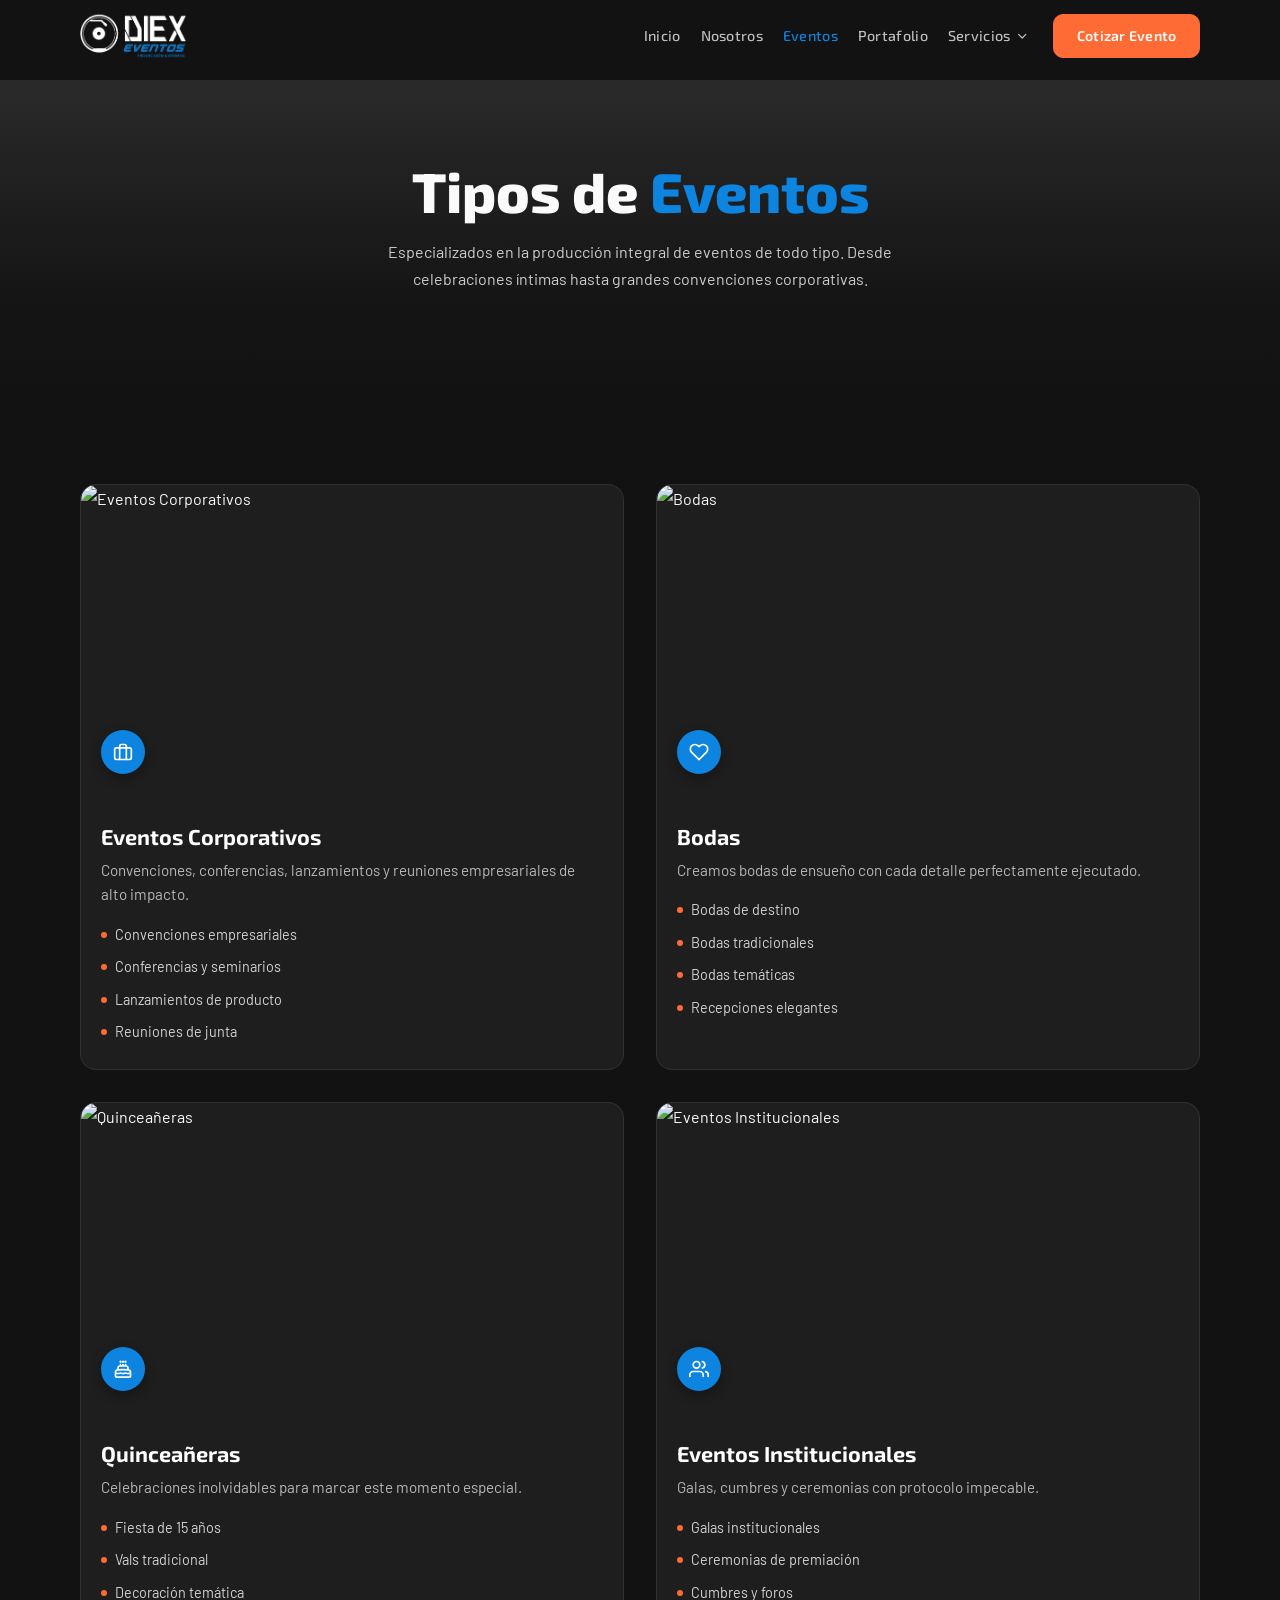
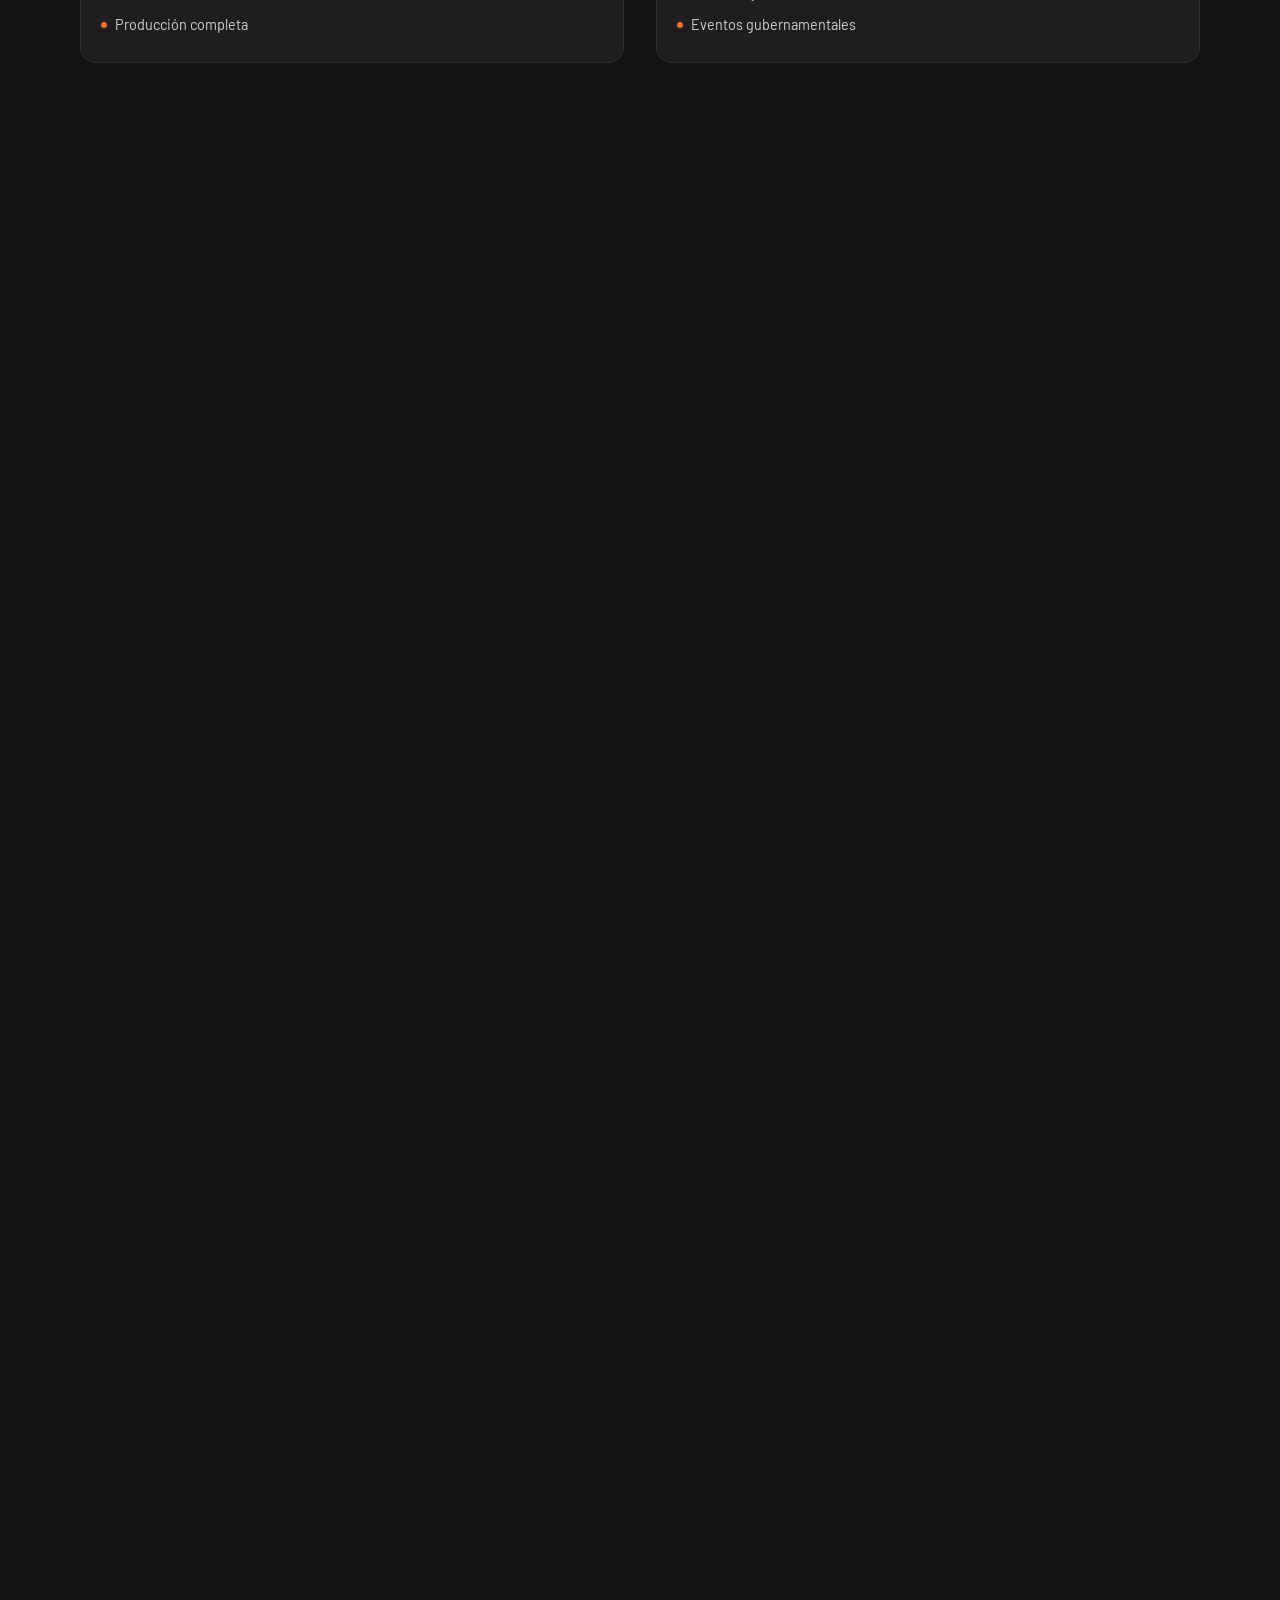
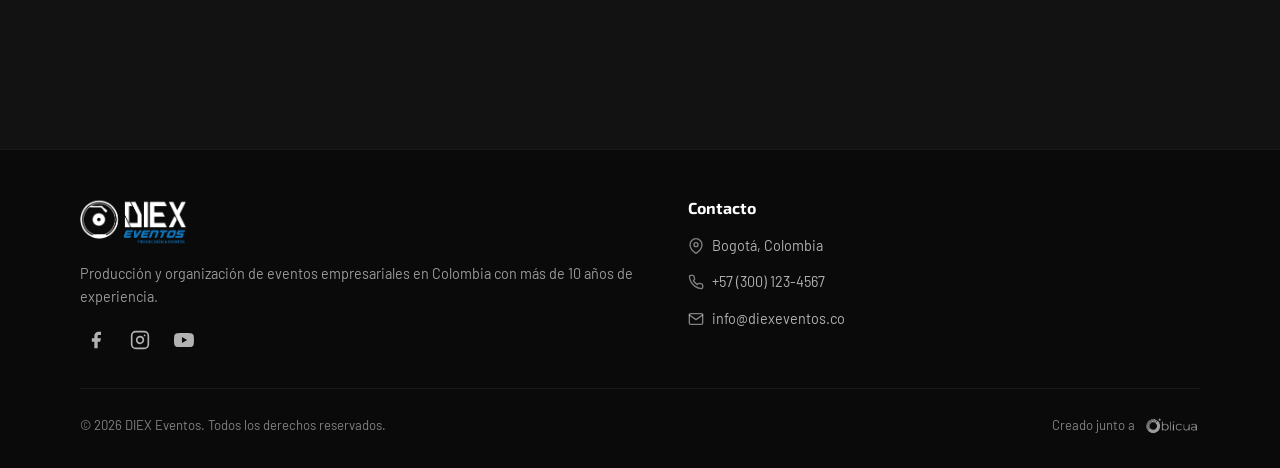
==== commit 40ac92c5: "Cambio en el detalle de los eventos" ====
--- a/evento-detalle.html
+++ b/evento-detalle.html
@@ -8,9 +8,12 @@
       content="Detalle de evento - DIEX Eventos Colombia"
     />
     <title>Evento - DIEX Eventos</title>
+
+    <!-- Fuentes y estilos -->
     <link rel="preconnect" href="https://fonts.googleapis.com" />
     <link rel="preconnect" href="https://fonts.gstatic.com" crossorigin />
     <link rel="stylesheet" href="css/style.css" />
+
     <style>
       .skip-link {
         position: absolute;
@@ -29,6 +32,7 @@
     </style>
   </head>
   <body>
+    <!-- Navbar inyectado -->
     <div id="navbar-placeholder"></div>
 
     <main id="main-content" class="pt-20">
@@ -50,7 +54,7 @@
         <div class="event-detail-hero__overlay" aria-hidden="true"></div>
         <div class="event-detail-hero__body">
           <div class="container">
-            <a href="eventos.html" class="event-detail-back">
+            <a href="portafolio.html" class="event-detail-back">
               <svg
                 width="20"
                 height="20"
@@ -65,7 +69,7 @@
                 <line x1="19" y1="12" x2="5" y2="12" />
                 <polyline points="12 19 5 12 12 5" />
               </svg>
-              <span>Volver a Eventos</span>
+              <span>Volver al portafolio</span>
             </a>
             <div id="hero-content" class="scroll-anim">
               <span class="event-detail-cat" id="hero-cat"></span>
@@ -156,11 +160,15 @@
       </section>
     </main>
 
+    <!-- Footer inyectado -->
     <div id="footer-placeholder"></div>
 
+    <!-- Scripts globales -->
     <script src="js/events-data.js"></script>
     <script src="js/components.js"></script>
     <script src="js/main.js"></script>
+
+    <!-- Script específico de detalle de evento -->
     <script>
       document.addEventListener("DOMContentLoaded", () => {
         const { initScrollAnimation, initScrollReveal } = window.DiexAnimations;
@@ -176,71 +184,79 @@
           return;
         }
 
+        // Título de la pestaña
         document.title = event.title + " - DIEX Eventos";
 
-        document.getElementById("hero-img").src = event.image;
-        document.getElementById("hero-img").alt = event.title;
+        // Hero
+        const heroImg = document.getElementById("hero-img");
+        heroImg.src = event.image;
+        heroImg.alt = event.title;
+
         document.getElementById("hero-cat").textContent = event.category;
         document.getElementById("hero-title").textContent = event.title;
         document.getElementById("hero-meta").innerHTML = `
-      <span>
-        <svg width="18" height="18" viewBox="0 0 24 24" fill="none" stroke="currentColor"
-             stroke-width="2" stroke-linecap="round" stroke-linejoin="round" aria-hidden="true">
-          <path d="M21 10c0 7-9 13-9 13s-9-6-9-13a9 9 0 0 1 18 0z"/>
-          <circle cx="12" cy="10" r="3"/>
-        </svg>
-        ${event.location}
-      </span>
-      <span>
-        <svg width="18" height="18" viewBox="0 0 24 24" fill="none" stroke="currentColor"
-             stroke-width="2" stroke-linecap="round" stroke-linejoin="round" aria-hidden="true">
-          <rect x="3" y="4" width="18" height="18" rx="2" ry="2"/>
-          <line x1="16" y1="2" x2="16" y2="6"/>
-          <line x1="8" y1="2" x2="8" y2="6"/>
-          <line x1="3" y1="10" x2="21" y2="10"/>
-        </svg>
-        ${event.year}
-      </span>
-    `;
-
+          <span>
+            <svg width="18" height="18" viewBox="0 0 24 24" fill="none" stroke="currentColor"
+                 stroke-width="2" stroke-linecap="round" stroke-linejoin="round" aria-hidden="true">
+              <path d="M21 10c0 7-9 13-9 13s-9-6-9-13a9 9 0 0 1 18 0z"/>
+              <circle cx="12" cy="10" r="3"/>
+            </svg>
+            ${event.location}
+          </span>
+          <span>
+            <svg width="18" height="18" viewBox="0 0 24 24" fill="none" stroke="currentColor"
+                 stroke-width="2" stroke-linecap="round" stroke-linejoin="round" aria-hidden="true">
+              <rect x="3" y="4" width="18" height="18" rx="2" ry="2"/>
+              <line x1="16" y1="2" x2="16" y2="6"/>
+              <line x1="8" y1="2" x2="8" y2="6"/>
+              <line x1="3" y1="10" x2="21" y2="10"/>
+            </svg>
+            ${event.year}
+          </span>
+        `;
+
+        // Contenidos
         document.getElementById("event-desc").textContent = event.description;
         document.getElementById("event-challenge").textContent =
           event.challenge;
         document.getElementById("event-solution").textContent = event.solution;
 
+        // Galería
         const gallery = document.getElementById("event-gallery");
         gallery.innerHTML = event.gallery
           .map(
             (img, i) => `
-          <div class="event-gallery__item">
-            <img
-              src="${img}"
-              alt="${event.title} - Imagen ${i + 1}"
-              loading="lazy"
-              width="800"
-              height="256"
-            />
-          </div>
-        `,
+            <div class="event-gallery__item">
+              <img
+                src="${img}"
+                alt="${event.title} - Imagen ${i + 1}"
+                loading="lazy"
+                width="800"
+                height="256"
+              />
+            </div>
+          `,
           )
           .join("");
 
+        // Resultados
         const resultsList = document.getElementById("results-list");
         resultsList.innerHTML = event.results
           .map(
             (r) => `
-          <li class="results-list__item" role="listitem">
-            <svg width="20" height="20" viewBox="0 0 24 24" fill="none" stroke="currentColor"
-                 stroke-width="2" stroke-linecap="round" stroke-linejoin="round" aria-hidden="true">
-              <path d="M22 11.08V12a10 10 0 1 1-5.93-9.14"/>
-              <polyline points="22 4 12 14.01 9 11.01"/>
-            </svg>
-            <span>${r}</span>
-          </li>
-        `,
+            <li class="results-list__item" role="listitem">
+              <svg width="20" height="20" viewBox="0 0 24 24" fill="none" stroke="currentColor"
+                   stroke-width="2" stroke-linecap="round" stroke-linejoin="round" aria-hidden="true">
+                <path d="M22 11.08V12a10 10 0 1 1-5.93-9.14"/>
+                <polyline points="22 4 12 14.01 9 11.01"/>
+              </svg>
+              <span>${r}</span>
+            </li>
+          `,
           )
           .join("");
 
+        // Animaciones
         initScrollAnimation(document.getElementById("hero-content"), {
           zoomIntensity: 0.05,
           threshold: 0.1,
@@ -258,6 +274,40 @@
           const el = document.getElementById(id);
           if (el) initScrollReveal(el, i * 100);
         });
+
+        // ----------------------------------------------------
+        // Forzar activo en Portafolio (desktop + mobile)
+        // ----------------------------------------------------
+        const navbarInterval = setInterval(() => {
+          const navbar = document.querySelector("#navbar-placeholder .navbar");
+          if (!navbar) return;
+
+          clearInterval(navbarInterval);
+
+          // Desktop links
+          const desktopLinks = navbar.querySelectorAll(".navbar-link");
+          desktopLinks.forEach((link) => {
+            const href = link.getAttribute("href");
+            link.classList.remove("navbar-link--active");
+
+            if (href && href.includes("portafolio.html")) {
+              link.classList.add("navbar-link--active");
+            }
+          });
+
+          // Mobile submenu links (si aplica)
+          const mobileLinks = navbar.querySelectorAll(
+            ".navbar-mobile-submenu__link",
+          );
+          mobileLinks.forEach((link) => {
+            const href = link.getAttribute("href");
+            link.classList.remove("navbar-mobile-submenu__link--active");
+
+            if (href && href.includes("portafolio.html")) {
+              link.classList.add("navbar-mobile-submenu__link--active");
+            }
+          });
+        }, 50);
       });
     </script>
   </body>
--- a/css/style.css
+++ b/css/style.css
@@ -1,7 +1,7 @@
 /* ----------------------------------------------------
    FUENTES Y RESETEO BÁSICO
 ---------------------------------------------------- */
-@import url("https://fonts.googleapis.com/css2?family=Montserrat:wght@400;600;700;800&family=Hind:wght@300;400;500;600&display=swap");
+@import url("https://fonts.googleapis.com/css2?family=Exo+2:wght@400;600;700;800&family=Barlow:wght@300;400;500;600&display=swap");
 
 :root {
   /* Colores DIEX */
@@ -21,8 +21,8 @@
   --color-neutral-dark: #333333;
   --color-neutral-darkest: #121212;
 
-  --font-display: "Montserrat", system-ui, -apple-system, sans-serif;
-  --font-body: "Hind", system-ui, -apple-system, sans-serif;
+  --font-display: "Exo 2", system-ui, -apple-system, sans-serif;
+  --font-body: "Barlow", system-ui, -apple-system, sans-serif;
 
   --space-1: 0.25rem;
   --space-2: 0.5rem;
@@ -86,7 +86,7 @@
 h1 {
   font-size: 3.5rem;
   line-height: 1.1;
-  font-weight: 800;
+  font-weight: 700;
 }
 
 h2 {
@@ -180,7 +180,7 @@
   top: 0;
   left: 0;
   right: 0;
-  z-index: 40;
+  z-index: 110;
   background: transparent;
   backdrop-filter: blur(0px);
   border-bottom: 1px solid transparent;
@@ -264,28 +264,439 @@
   color: var(--color-primary);
 }
 
+.navbar-dropdown {
+  position: relative;
+  display: flex;
+  align-items: center;
+}
+
+.navbar-link--dropdown {
+  display: inline-flex;
+  align-items: center;
+  gap: 0.28rem;
+}
+
+.navbar-link__caret {
+  width: 0.9rem;
+  height: 0.9rem;
+  transition: transform 0.25s ease;
+}
+
+.navbar-dropdown.is-open .navbar-link__caret,
+.navbar-dropdown:hover .navbar-link__caret {
+  transform: rotate(180deg);
+}
+
+.navbar-dropdown-menu {
+  position: absolute;
+  top: 100%;
+  right: 0;
+  min-width: 18rem;
+  padding-top: 0.7rem;
+  opacity: 0;
+  visibility: hidden;
+  pointer-events: none;
+  transform: translateY(6px);
+  transition:
+    opacity 0.22s ease,
+    transform 0.22s ease,
+    visibility 0.22s ease;
+  z-index: 140;
+}
+
+.navbar-dropdown-menu::before {
+  content: "";
+  position: absolute;
+  top: 0.2rem;
+  left: 0;
+  right: 0;
+  height: 1rem;
+}
+
+.navbar-dropdown-menu::after {
+  content: "";
+  position: absolute;
+  top: 0.7rem;
+  right: 0;
+  width: 100%;
+  min-width: 18rem;
+  background: rgba(10, 10, 10, 0.98);
+  border: 1px solid rgba(250, 250, 250, 0.12);
+  border-radius: 0.8rem;
+  box-shadow: 0 24px 50px rgba(0, 0, 0, 0.35);
+  bottom: 0;
+  z-index: -1;
+}
+
+.navbar-dropdown.is-open .navbar-dropdown-menu,
+.navbar-dropdown:hover .navbar-dropdown-menu,
+.navbar-dropdown:focus-within .navbar-dropdown-menu {
+  opacity: 1;
+  visibility: visible;
+  pointer-events: auto;
+  transform: translateY(0);
+}
+
+.navbar-dropdown-menu__link {
+  display: block;
+  padding: 0.9rem 1rem;
+  color: rgba(250, 250, 250, 0.9);
+  text-decoration: none;
+  font-size: 0.96rem;
+  line-height: 1;
+  border-radius: 0;
+  transition:
+    background 0.2s ease,
+    color 0.2s ease;
+}
+
+.navbar-dropdown-menu__link:hover,
+.navbar-dropdown-menu__link:focus-visible,
+.navbar-dropdown-menu__link--active {
+  background: rgba(255, 255, 255, 0.1);
+  color: var(--color-molten-orange);
+}
+
+.navbar-dropdown-menu__link:first-child:hover,
+.navbar-dropdown-menu__link:first-child:focus-visible,
+.navbar-dropdown-menu__link:first-child.navbar-dropdown-menu__link--active {
+  border-top-left-radius: 0.8rem;
+  border-top-right-radius: 0.8rem;
+}
+
+.navbar-dropdown-menu__link:last-child:hover,
+.navbar-dropdown-menu__link:last-child:focus-visible,
+.navbar-dropdown-menu__link:last-child.navbar-dropdown-menu__link--active {
+  border-bottom-left-radius: 0.8rem;
+  border-bottom-right-radius: 0.8rem;
+}
+
+.navbar-dropdown-menu__link--active {
+  font-weight: 600;
+}
+
+.navbar-dropdown-menu__link--all {
+  font-weight: 700;
+  border-bottom: 1px solid rgba(250, 250, 250, 0.08);
+  margin-bottom: 0.25rem;
+}
+
 .navbar-cta {
   display: inline-flex;
   align-items: center;
   justify-content: center;
   padding: 0.55rem 1.4rem;
   background: var(--color-molten-orange);
+  border: 1px solid var(--color-molten-orange);
   color: #fff;
   font-family: var(--font-display);
   font-size: 0.88rem;
   font-weight: 600;
   letter-spacing: 0.02em;
-  border-radius: var(--radius-full);
+  border-radius: 10px;
+  text-decoration: none;
+  box-shadow: none;
+  white-space: nowrap;
+  transition:
+    background 0.2s ease,
+    border-color 0.2s ease,
+    transform 0.15s ease,
+    box-shadow 0.2s ease;
+}
+
+.navbar-cta:hover {
+  background: var(--color-vivid-tangerine);
+  border-color: var(--color-vivid-tangerine);
+  transform: translateY(-1px);
+  box-shadow: 0 10px 25px rgba(255, 107, 53, 0.35);
+}
+
+.navbar-cta:focus-visible {
+  background: var(--color-vivid-tangerine);
+  border-color: var(--color-vivid-tangerine);
+  transform: translateY(-1px);
+  box-shadow: 0 10px 25px rgba(255, 107, 53, 0.35);
+}
+
+/* ---- HAMBURGER BUTTON ---- */
+.navbar-hamburger {
+  display: none;
+  align-items: center;
+  justify-content: center;
+  width: 2.5rem;
+  height: 2.5rem;
+  background: transparent;
+  border: none;
+  cursor: pointer;
+  padding: 0;
+  position: relative;
+  z-index: 130;
+  color: #fff;
+}
+
+.navbar-hamburger__lines {
+  position: relative;
+  width: 22px;
+  height: 22px;
+  display: block;
+}
+
+.navbar-hamburger__line {
+  position: absolute;
+  left: 0;
+  width: 100%;
+  height: 2px;
+  background: currentColor;
+  border-radius: 2px;
+  transition:
+    transform 0.3s ease,
+    opacity 0.3s ease,
+    top 0.3s ease;
+}
+
+.navbar-hamburger__line:nth-child(1) {
+  top: 4px;
+}
+
+.navbar-hamburger__line:nth-child(2) {
+  top: 10px;
+}
+
+.navbar-hamburger__line:nth-child(3) {
+  top: 16px;
+}
+
+.navbar-hamburger.is-open {
+  position: fixed;
+  top: 1rem;
+  right: 1rem;
+  display: flex;
+  z-index: 9999;
+  color: #fff;
+}
+
+.navbar-hamburger.is-open .navbar-hamburger__line:nth-child(1) {
+  top: 10px;
+  transform: rotate(45deg);
+}
+
+.navbar-hamburger.is-open .navbar-hamburger__line:nth-child(2) {
+  opacity: 0;
+}
+
+.navbar-hamburger.is-open .navbar-hamburger__line:nth-child(3) {
+  top: 10px;
+  transform: rotate(-45deg);
+}
+
+/* Evita que se vea duplicada la X original detrás de la fija */
+.navbar.mobile-menu-active .navbar-hamburger {
+  opacity: 0;
+  pointer-events: none;
+}
+
+.navbar.mobile-menu-active .navbar-hamburger.is-open {
+  opacity: 1;
+  pointer-events: auto;
+}
+
+/* ---- MOBILE DRAWER ---- */
+.navbar-mobile-drawer {
+  position: fixed;
+  top: 76px;
+  left: 0;
+  right: 0;
+  z-index: 50;
+  background: rgba(10, 10, 10, 0.985);
+  backdrop-filter: blur(18px);
+  display: flex;
+  flex-direction: column;
+  padding: 0;
+  transform: translateY(-100%);
+  opacity: 0;
+  pointer-events: none;
+  transition:
+    transform 0.35s cubic-bezier(0.4, 0, 0.2, 1),
+    opacity 0.25s ease;
+  overflow: hidden;
+}
+
+.navbar-mobile-drawer.is-open {
+  transform: translateY(0);
+  opacity: 1;
+  pointer-events: auto;
+}
+
+.navbar-mobile-drawer__top {
+  flex-shrink: 0;
+  padding: 1.25rem 1.5rem 0.75rem;
+  background: transparent;
+  border-bottom: none; /* quita la línea blanca */
+}
+
+.navbar-mobile-drawer__brand {
+  display: inline-flex;
+  align-items: center;
+}
+
+.navbar-mobile-drawer__brand .navbar-logo {
+  height: 48px;
+  width: auto;
+}
+
+.navbar-mobile-drawer__inner {
+  flex: 1;
+  display: flex;
+  flex-direction: column;
+  overflow-y: auto;
+  padding: 0.5rem 1.5rem 1.5rem;
+}
+
+.navbar-mobile-drawer__nav {
+  display: flex;
+  flex-direction: column;
+  gap: 0.45rem;
+}
+
+.navbar-mobile-drawer__link {
+  font-family: var(--font-display);
+  font-size: 1rem;
+  font-weight: 500;
+  color: rgba(250, 250, 250, 0.82);
+  padding: 0.45rem 0;
+  text-decoration: none;
+  border: none;
+  transition: color 0.2s ease;
+}
+
+.navbar-mobile-drawer__link:hover {
+  color: var(--color-molten-orange);
+}
+
+.navbar-mobile-drawer__link--active {
+  color: var(--color-primary);
+}
+
+.navbar-mobile-submenu__toggle.navbar-mobile-drawer__link--active {
+  color: var(--color-primary);
+}
+
+.navbar-mobile-drawer__cta {
+  display: flex;
+  align-items: center;
+  justify-content: center;
+  width: 100%;
+  margin-top: 1.5rem;
+  padding: 0.95rem 1.35rem;
+  background: var(--color-molten-orange);
+  color: #fff;
+  font-family: var(--font-display);
+  font-size: 1rem;
+  font-weight: 600;
+  letter-spacing: 0.02em;
+  border-radius: 10px;
   text-decoration: none;
   transition:
     background 0.2s ease,
     transform 0.15s ease;
-  white-space: nowrap;
-}
-
-.navbar-cta:hover {
+}
+
+.navbar-mobile-drawer__cta:hover {
   background: #e8611a;
   transform: translateY(-1px);
+}
+
+.navbar-mobile-submenu {
+  display: flex;
+  flex-direction: column;
+}
+
+.navbar-mobile-submenu__toggle {
+  width: 100%;
+  display: flex;
+  align-items: center;
+  justify-content: space-between;
+  text-align: left;
+  background: transparent;
+  padding-inline: 0;
+}
+
+.navbar-mobile-submenu__caret {
+  transition: transform 0.25s ease;
+}
+
+.navbar-mobile-submenu.is-open .navbar-mobile-submenu__caret {
+  transform: rotate(180deg);
+}
+
+.navbar-mobile-submenu__panel {
+  max-height: 0;
+  overflow: hidden;
+  opacity: 0;
+  transition:
+    max-height 0.3s ease,
+    opacity 0.25s ease;
+}
+
+.navbar-mobile-submenu.is-open .navbar-mobile-submenu__panel {
+  max-height: 32rem;
+  opacity: 1;
+}
+
+.navbar-mobile-submenu__link {
+  display: block;
+  padding: 0.55rem 0.75rem 0.55rem 1rem;
+  color: rgba(250, 250, 250, 0.78);
+  text-decoration: none;
+  font-size: 0.95rem;
+  border-radius: 0.5rem;
+  transition:
+    color 0.2s ease,
+    background 0.2s ease;
+}
+
+.navbar-mobile-submenu__link:hover,
+.navbar-mobile-submenu__link:focus-visible,
+.navbar-mobile-submenu__link--active {
+  background: rgba(255, 255, 255, 0.1);
+  color: var(--color-molten-orange);
+}
+
+.navbar-mobile-submenu__link--active {
+  font-weight: 600;
+}
+
+/* Body scroll lock when drawer is open */
+body.mobile-menu-open {
+  overflow: hidden;
+}
+
+/* ---- RESPONSIVE NAVBAR ---- */
+@media (max-width: 768px) {
+  .navbar {
+    z-index: 110;
+  }
+
+  .navbar-inner {
+    min-height: 76px;
+    padding-block: 0.75rem;
+  }
+
+  .navbar-hamburger {
+    display: flex;
+  }
+
+  .navbar-right .navbar-nav,
+  .navbar-right .navbar-cta {
+    display: none;
+  }
+
+  .navbar-hamburger.is-open {
+    position: fixed;
+    top: 1rem;
+    right: 1rem;
+    z-index: 9999;
+  }
 }
 
 /* ----------------------------------------------------
@@ -344,7 +755,7 @@
 }
 
 .site-footer-social a:hover {
-  color: #fff;
+  color: var(--color-molten-orange);
   transform: translateY(-2px);
 }
 
@@ -419,9 +830,22 @@
   opacity: 1;
 }
 
-.site-footer-social a:hover {
-  color: var(--color-molten-orange);
-  transform: translateY(-2px);
+/* Footer responsive */
+@media (max-width: 768px) {
+  .site-footer-main {
+    flex-direction: column;
+    gap: var(--space-8);
+  }
+
+  .site-footer-left {
+    max-width: 100%;
+  }
+
+  .site-footer-bottom {
+    flex-direction: column;
+    align-items: center;
+    text-align: center;
+  }
 }
 
 /* ----------------------------------------------------
@@ -465,7 +889,7 @@
   gap: 0.5rem;
   padding-inline: var(--space-5);
   padding-block: 0.75rem;
-  border-radius: 999px;
+  border-radius: 10px;
   border: 1px solid transparent;
   font-family: var(--font-display);
   font-size: 0.95rem;
@@ -519,6 +943,7 @@
   background: transparent;
   border-color: var(--color-primary);
   color: var(--color-primary);
+  border-width: 3px;
 }
 
 .btn--outline-light:hover {
@@ -535,8 +960,18 @@
 .btn--white:hover {
   background: rgba(255, 255, 255, 0.12);
   border-color: rgba(255, 255, 255, 0.8);
+  border-width: 3px;
   color: #fff;
   transform: scale(1.05);
+}
+
+/* Buttons responsive */
+@media (max-width: 480px) {
+  .btn--lg {
+    padding-inline: var(--space-4);
+    padding-block: 0.75rem;
+    font-size: 0.88rem;
+  }
 }
 
 /* ----------------------------------------------------
@@ -610,26 +1045,69 @@
 .home-hero__title {
   color: #fff;
   margin-bottom: var(--space-4);
-  line-height: 1.1;
+  line-height: 1.02;
 }
 
 .home-hero__title-top {
-  font-size: 4rem;
+  font-size: 5.1rem;
+  font-weight: 800;
 }
 
 .home-hero__title-bottom {
-  font-size: 3.3rem;
-}
-
-@media (min-width: 1024px) {
-  .home-hero__title {
+  display: block;
+  font-size: 4.2rem;
+  font-weight: 800;
+}
+
+@media (max-width: 1024px) {
+  .home-hero__title-top {
+    font-size: 4.4rem;
+  }
+
+  .home-hero__title-bottom {
+    font-size: 3.6rem;
+  }
+}
+
+@media (max-width: 768px) {
+  .home-hero__title-top {
     font-size: 3rem;
   }
-}
-
-@media (max-width: 768px) {
-  .home-hero__title {
-    font-size: 2rem;
+
+  .home-hero__title-bottom {
+    font-size: 2.5rem;
+  }
+
+  .home-hero__text {
+    font-size: 0.95rem;
+  }
+
+  .home-hero__inner {
+    padding-inline: var(--space-2);
+  }
+
+  .home-hero__actions {
+    flex-direction: column;
+    align-items: stretch;
+    gap: var(--space-3);
+  }
+
+  .home-hero__actions .btn {
+    width: 100%;
+  }
+}
+
+@media (max-width: 480px) {
+  .home-hero__title-top {
+    font-size: 2.35rem;
+  }
+
+  .home-hero__title-bottom {
+    font-size: 1.95rem;
+  }
+
+  .home-hero__text {
+    font-size: 0.9rem;
   }
 }
 
@@ -724,6 +1202,12 @@
   }
 }
 
+@media (max-width: 768px) {
+  .hero-scroll-indicator {
+    display: none;
+  }
+}
+
 /* ----------------------------------------------------
    STATS HOME
 ---------------------------------------------------- */
@@ -793,6 +1277,16 @@
   color: rgba(255, 255, 255, 0.9);
 }
 
+@media (max-width: 480px) {
+  .stat-item__value {
+    font-size: 2rem;
+  }
+
+  .stat-item__label {
+    font-size: 0.8rem;
+  }
+}
+
 /* ----------------------------------------------------
    SECCIÓN SERVICIOS / SERVICE CARD
 ---------------------------------------------------- */
@@ -820,12 +1314,15 @@
 
 .service-card {
   position: relative;
+  display: block;
   background: #1e1e1e;
   border-radius: var(--radius-xl);
   padding: var(--space-8) var(--space-6);
   border: 1px solid rgba(250, 250, 250, 0.08);
   overflow: hidden;
   cursor: pointer;
+  text-decoration: none;
+  color: inherit;
   transition:
     border-color 0.3s ease,
     transform 0.2s ease,
@@ -879,6 +1376,64 @@
   z-index: 5;
 }
 
+.service-card__media {
+  position: relative;
+  margin: calc(var(--space-8) * -1) calc(var(--space-6) * -1) var(--space-6);
+  overflow: hidden;
+  min-height: 14rem;
+  background: #111;
+}
+
+.service-card__image {
+  width: 100%;
+  height: 14rem;
+  object-fit: cover;
+  display: block;
+  transition: transform 0.35s ease;
+}
+
+.service-card:focus-visible .service-card__image,
+.service-card:hover .service-card__image {
+  transform: scale(1.06);
+}
+
+.service-card__more {
+  display: inline-flex;
+  align-items: center;
+  gap: var(--space-2);
+  margin-top: var(--space-6);
+  color: var(--color-molten-orange);
+  font-weight: 600;
+  font-size: 0.95rem;
+  opacity: 0;
+  transform: translateY(8px);
+  transition:
+    opacity 0.22s ease,
+    transform 0.22s ease;
+}
+
+.service-card:hover .service-card__title {
+  color: var(--color-molten-orange);
+}
+
+.service-card:hover .service-card__icon-wrap {
+  background: rgba(243, 128, 27, 0.15);
+}
+
+.service-card:hover .service-card__icon svg {
+  color: var(--color-molten-orange);
+}
+
+.service-card:hover .service-card__more svg {
+  transform: translateX(3px);
+}
+
+.service-card:hover .service-card__more,
+.service-card:focus-visible .service-card__more {
+  opacity: 1;
+  transform: translateY(0);
+}
+
 .service-card__icon-wrap {
   width: 3.25rem;
   height: 3.25rem;
@@ -906,7 +1461,7 @@
 }
 
 .service-card__title {
-  font-size: 1.25rem;
+  font-size: 1.5rem;
   font-weight: 700;
   margin-bottom: var(--space-3);
   transition: color 0.3s ease;
@@ -944,6 +1499,351 @@
 
 .service-card:hover .service-card__icon svg {
   color: var(--color-molten-orange);
+}
+
+@media (max-width: 768px) {
+  .service-card {
+    padding: var(--space-6) var(--space-4);
+  }
+}
+
+/* ----------------------------------------------------
+   SERVICIO DETALLE
+---------------------------------------------------- */
+.service-detail-hero {
+  padding-top: var(--space-20);
+  padding-bottom: var(--space-12);
+}
+
+.service-detail-hero__content {
+  max-width: 68rem;
+  text-align: center;
+}
+
+.service-detail-back {
+  display: inline-flex;
+  align-items: center;
+  gap: var(--space-2);
+  margin-bottom: var(--space-8);
+  color: var(--color-molten-orange);
+  font-weight: 600;
+  text-decoration: none;
+  transition:
+    color 0.2s ease,
+    transform 0.2s ease;
+}
+
+.service-detail-back:hover {
+  color: var(--color-vivid-tangerine);
+  transform: translateX(-2px);
+}
+
+.service-detail-title {
+  font-size: clamp(2.4rem, 5vw, 4.2rem);
+  line-height: 1.05;
+  margin-bottom: var(--space-6);
+}
+
+.service-detail-subtext {
+  max-width: 58rem;
+  margin: 0 auto;
+  color: rgba(250, 250, 250, 0.8);
+  font-size: 1.05rem;
+  line-height: 1.7;
+}
+
+.service-detail-image-section {
+  padding-bottom: var(--space-16);
+}
+
+.service-detail-image-wrap {
+  overflow: hidden;
+  border-radius: 1.5rem;
+  background: #181818;
+}
+
+.service-detail-image {
+  width: 100%;
+  min-height: 26rem;
+  max-height: 42rem;
+  object-fit: cover;
+  display: block;
+}
+
+.service-detail-content {
+  padding-block: var(--space-16);
+  background: #323232;
+}
+
+.service-detail-grid {
+  display: grid;
+  gap: var(--space-12);
+}
+
+@media (min-width: 1024px) {
+  .service-detail-grid {
+    grid-template-columns: minmax(0, 0.95fr) minmax(0, 1.05fr);
+    align-items: start;
+  }
+}
+
+.service-detail-section-title {
+  font-size: clamp(2rem, 4vw, 3.4rem);
+  margin-top: var(--space-3);
+  margin-bottom: var(--space-6);
+}
+
+.service-detail-text {
+  color: rgba(250, 250, 250, 0.78);
+  line-height: 1.85;
+  font-size: 1rem;
+  margin-bottom: var(--space-10);
+}
+
+.service-detail-benefits__title {
+  font-size: 1.45rem;
+  margin-bottom: var(--space-5);
+}
+
+.service-detail-benefits__list {
+  list-style: none;
+  display: flex;
+  flex-direction: column;
+  gap: var(--space-4);
+  padding: 0;
+  margin: 0;
+}
+
+.service-detail-benefits__item {
+  display: flex;
+  align-items: center;
+  gap: var(--space-3);
+  color: rgba(250, 250, 250, 0.88);
+}
+
+.service-detail-benefits__icon {
+  width: 1.5rem;
+  height: 1.5rem;
+  border-radius: 999px;
+  background: var(--color-molten-orange);
+  color: #fff;
+  display: inline-flex;
+  align-items: center;
+  justify-content: center;
+  flex-shrink: 0;
+}
+
+.service-detail-features__grid {
+  display: grid;
+  grid-template-columns: repeat(1, minmax(0, 1fr));
+  gap: var(--space-4);
+}
+
+@media (min-width: 768px) {
+  .service-detail-features__grid {
+    grid-template-columns: repeat(2, minmax(0, 1fr));
+  }
+}
+
+.service-feature-card {
+  min-height: 6rem;
+  background: #090909;
+  border-radius: 1rem;
+  padding: var(--space-4);
+  border: 1px solid rgba(250, 250, 250, 0.04);
+}
+
+.service-feature-card:hover {
+  border-color: rgba(243, 128, 27, 0.4);
+}
+
+.service-feature-card__dot {
+  width: 0.5rem;
+  height: 0.5rem;
+  border-radius: 999px;
+  background: var(--color-molten-orange);
+  display: inline-block;
+  margin-bottom: var(--space-3);
+}
+
+.service-feature-card p {
+  color: rgba(250, 250, 250, 0.92);
+  font-size: 0.96rem;
+  line-height: 1.55;
+  margin: 0;
+}
+
+.service-related {
+  background: #050505;
+}
+
+.service-detail-cta {
+  background: linear-gradient(180deg, #1476cf 0%, #1877c9 100%);
+}
+
+.service-detail-cta .section-heading,
+.service-detail-cta .section-subtext {
+  color: #fff;
+}
+
+@media (max-width: 768px) {
+  .service-detail-hero {
+    padding-top: var(--space-16);
+    padding-bottom: var(--space-10);
+  }
+
+  .service-detail-title {
+    font-size: clamp(2rem, 9vw, 3rem);
+  }
+
+  .service-detail-subtext {
+    font-size: 1rem;
+  }
+
+  .service-detail-image {
+    min-height: 16rem;
+  }
+
+  .service-detail-content {
+    padding-block: var(--space-12);
+  }
+
+  .service-feature-card {
+    min-height: auto;
+  }
+}
+
+/* ----------------------------------------------------
+   EVENTOS (TIPOS) CARD — NUEVO DISEÑO CON IMAGEN
+---------------------------------------------------- */
+.eventos-tipos-grid {
+  display: grid;
+  gap: var(--space-8);
+  grid-template-columns: repeat(2, minmax(0, 1fr));
+}
+
+@media (max-width: 768px) {
+  .eventos-tipos-grid {
+    grid-template-columns: 1fr;
+  }
+}
+
+.evento-tipo-card {
+  position: relative;
+  background: #1e1e1e;
+  border-radius: var(--radius-xl);
+  overflow: hidden;
+  border: 1px solid rgba(250, 250, 250, 0.08);
+  transition:
+    border-color 0.3s ease,
+    transform 0.2s ease,
+    box-shadow 0.3s ease;
+}
+
+.evento-tipo-card:hover {
+  border-color: rgba(243, 128, 27, 0.4);
+  transform: translateY(-3px);
+  box-shadow: 0 8px 30px rgba(0, 0, 0, 0.4);
+}
+
+.evento-tipo-card__image {
+  position: relative;
+  width: 100%;
+  aspect-ratio: 16 / 9;
+  overflow: hidden;
+}
+
+.evento-tipo-card__image img {
+  width: 100%;
+  height: 100%;
+  object-fit: cover;
+  transition: transform 0.5s ease;
+}
+
+.evento-tipo-card:hover .evento-tipo-card__image img {
+  transform: scale(1.05);
+}
+
+.evento-tipo-card__icon-badge {
+  position: absolute;
+  bottom: 1rem;
+  left: var(--space-5);
+  width: 2.75rem;
+  height: 2.75rem;
+  border-radius: 50%;
+  background: var(--color-primary);
+  display: flex;
+  align-items: center;
+  justify-content: center;
+  z-index: 5;
+  box-shadow: 0 4px 12px rgba(0, 0, 0, 0.3);
+}
+
+.evento-tipo-card__icon-badge svg {
+  color: #fff;
+  width: 20px;
+  height: 20px;
+  transition:
+    color 0.3s ease,
+    transform 0.2s ease;
+}
+
+.evento-tipo-card__body {
+  padding: var(--space-8) var(--space-5) var(--space-6);
+}
+
+.evento-tipo-card__title {
+  font-size: 1.35rem;
+  font-weight: 700;
+  margin-bottom: var(--space-2);
+  color: #fff;
+  transition: color 0.25s ease;
+}
+
+.evento-tipo-card:hover .evento-tipo-card__icon-badge {
+  background: rgba(255, 107, 53, 0.95);
+}
+
+.evento-tipo-card:hover .evento-tipo-card__icon-badge svg {
+  color: #fff;
+  transform: translateY(-1px);
+}
+
+.evento-tipo-card:hover .evento-tipo-card__title {
+  color: var(--color-molten-orange);
+}
+
+.evento-tipo-card__desc {
+  color: rgba(250, 250, 250, 0.7);
+  font-size: 0.95rem;
+  line-height: 1.6;
+  margin-bottom: var(--space-4);
+}
+
+.evento-tipo-card__list {
+  list-style: none;
+  padding: 0;
+  margin: 0;
+  display: flex;
+  flex-direction: column;
+  gap: var(--space-2);
+}
+
+.evento-tipo-card__list li {
+  display: flex;
+  align-items: center;
+  gap: var(--space-2);
+  font-size: 0.9rem;
+  color: rgba(250, 250, 250, 0.82);
+}
+
+.evento-tipo-card__list li::before {
+  content: "";
+  width: 6px;
+  height: 6px;
+  border-radius: 50%;
+  background: var(--color-molten-orange);
+  flex-shrink: 0;
 }
 
 /* ----------------------------------------------------
@@ -1028,7 +1928,7 @@
   background: var(--color-molten-orange);
   transform: scaleX(0);
   transform-origin: left;
-  transition: transform 0.4s ease;
+  transition: transform 0.1s ease;
   z-index: 5;
 }
 
@@ -1096,6 +1996,7 @@
   transition:
     color 0.3s ease,
     text-shadow 0.3s ease;
+  padding-right: 20px;
 }
 
 /* Footer / Link */
@@ -1161,8 +2062,22 @@
   box-shadow: 0 4px 15px rgba(243, 128, 27, 0.5);
 }
 
+@media (max-width: 480px) {
+  .event-card {
+    aspect-ratio: 1 / 1.2;
+  }
+
+  .event-card__title {
+    font-size: 1.15rem;
+  }
+
+  .event-card__body {
+    padding: var(--space-4);
+  }
+}
+
 /* ----------------------------------------------------
-   CLIENTES SLIDER
+   PORTAFOLIO SLIDER
 ---------------------------------------------------- */
 .clients-section {
   padding-block: var(--space-24);
@@ -1259,6 +2174,21 @@
   }
   100% {
     transform: translateX(-50%);
+  }
+}
+
+@media (max-width: 768px) {
+  .clients-section {
+    padding-block: var(--space-16);
+  }
+
+  .clients-logo {
+    min-width: 100px;
+    height: 45px;
+  }
+
+  .clients-logo img {
+    max-height: 32px;
   }
 }
 
@@ -1298,6 +2228,12 @@
   margin-inline: auto;
 }
 
+@media (max-width: 768px) {
+  .home-cta-final {
+    padding-block: var(--space-16);
+  }
+}
+
 /* ----------------------------------------------------
    NOSOTROS: HISTORIA / VALORES
 ---------------------------------------------------- */
@@ -1320,13 +2256,14 @@
 .history-img-grid {
   display: grid;
   grid-template-columns: repeat(2, minmax(0, 1fr));
-  gap: var(--space-3);
+  gap: var(--space-4);
+  align-items: start;
 }
 
 .history-img-col {
   display: flex;
   flex-direction: column;
-  gap: var(--space-3);
+  gap: var(--space-4);
 }
 
 .history-img-col--offset {
@@ -1334,19 +2271,114 @@
 }
 
 .history-img-item {
+  position: relative;
   border-radius: var(--radius-lg);
   overflow: hidden;
   box-shadow: var(--shadow-md);
+  transition:
+    transform 0.35s ease,
+    box-shadow 0.35s ease;
 }
 
 .history-img-item img {
   width: 100%;
-  height: 100%;
   object-fit: cover;
+  transition: transform 0.5s ease;
+}
+
+.history-img-item--short {
+  min-height: 12rem;
+}
+
+.history-img-item--tall {
+  min-height: 16rem;
+}
+
+.history-img-item:hover {
+  transform: translateY(-4px);
+  box-shadow: 0 14px 32px rgba(0, 0, 0, 0.25);
+}
+
+.history-img-item:hover img {
+  transform: scale(1.06);
 }
 
 .history-section-bg {
   background-color: var(--color-bright-snow) !important;
+}
+
+/* Tablet */
+@media (max-width: 992px) {
+  .history-img-grid {
+    gap: var(--space-3);
+  }
+
+  .history-img-col {
+    gap: var(--space-3);
+  }
+
+  .history-img-col--offset {
+    padding-top: var(--space-4);
+  }
+
+  .history-img-item--short {
+    min-height: 10rem;
+  }
+
+  .history-img-item--tall {
+    min-height: 14rem;
+  }
+}
+
+/* Mobile */
+@media (max-width: 768px) {
+  .history-img-grid {
+    grid-template-columns: repeat(2, minmax(0, 1fr));
+    gap: var(--space-4);
+    margin-top: var(--space-6);
+    margin-inline: auto;
+  }
+
+  .history-img-col {
+    gap: var(--space-4);
+  }
+
+  .history-img-col--offset {
+    padding-top: var(--space-4);
+  }
+
+  .history-img-item--short {
+    min-height: 8.5rem;
+  }
+
+  .history-img-item--tall {
+    min-height: 11.5rem;
+  }
+}
+
+/* Mobile pequeño */
+@media (max-width: 480px) {
+  .history-img-grid {
+    grid-template-columns: repeat(2, minmax(0, 1fr));
+    gap: var(--space-4);
+    margin-inline: auto;
+  }
+
+  .history-img-col {
+    gap: var(--space-4);
+  }
+
+  .history-img-col--offset {
+    padding-top: var(--space-3);
+  }
+
+  .history-img-item--short {
+    min-height: 7.5rem;
+  }
+
+  .history-img-item--tall {
+    min-height: 10rem;
+  }
 }
 
 /* Valores */
@@ -1633,6 +2665,12 @@
   resize: vertical;
 }
 
+@media (max-width: 768px) {
+  .contact-form-card {
+    padding: var(--space-5) var(--space-4);
+  }
+}
+
 /* ----------------------------------------------------
    EVENTOS LISTA / FILTROS / DETALLE
 ---------------------------------------------------- */
@@ -1678,23 +2716,30 @@
   transition:
     background 0.2s ease,
     border-color 0.2s ease,
-    color 0.2s ease;
+    color 0.2s ease,
+    transform 0.2s ease,
+    box-shadow 0.2s ease;
 }
 
 .filter-btn:hover {
   color: var(--color-molten-orange);
   border-color: rgba(255, 107, 53, 0.4);
+  transform: translateY(-1px);
 }
 
 .filter-btn.is-active {
   background: var(--color-molten-orange);
   border-color: var(--color-molten-orange);
   color: #fff;
+  box-shadow: none;
 }
 
 .filter-btn.is-active:hover {
   color: #fff;
-  border-color: var(--color-molten-orange);
+  background: var(--color-vivid-tangerine);
+  border-color: var(--color-vivid-tangerine);
+  transform: translateY(-1px);
+  box-shadow: 0 10px 25px rgba(255, 107, 53, 0.35);
 }
 
 /* Dropdown móvil */
@@ -1948,8 +2993,23 @@
   color: rgba(255, 255, 255, 0.92);
 }
 
+@media (max-width: 768px) {
+  .event-detail-hero {
+    min-height: 45vh;
+  }
+
+  .event-detail-hero__body {
+    padding-top: calc(var(--space-12) + 50px);
+    padding-bottom: var(--space-10);
+  }
+
+  .event-detail-block {
+    padding: var(--space-4);
+  }
+}
+
 /* ----------------------------------------------------
-   CLIENTES PAGE
+   PORTAFOLIO PAGE
 ---------------------------------------------------- */
 .clients-section--page {
   padding-block: var(--space-24);
@@ -1981,3 +3041,54 @@
 .form-textarea:focus-visible {
   outline: none;
 }
+
+/* ----------------------------------------------------
+   RESPONSIVE GENERAL — MOBILE ≤ 768px
+---------------------------------------------------- */
+@media (max-width: 768px) {
+  .py-24 {
+    padding-block: var(--space-12);
+  }
+
+  .py-16 {
+    padding-block: var(--space-8);
+  }
+
+  .mb-16 {
+    margin-bottom: var(--space-8);
+  }
+
+  .mb-12 {
+    margin-bottom: var(--space-6);
+  }
+
+  .mt-12 {
+    margin-top: var(--space-6);
+  }
+
+  .page-hero {
+    padding-top: var(--space-12);
+    padding-bottom: var(--space-12);
+  }
+
+  .home-services {
+    padding-block: var(--space-12);
+  }
+
+  .home-events {
+    padding-block: var(--space-12);
+  }
+}
+
+/* ----------------------------------------------------
+   RESPONSIVE — SMALL SCREENS ≤ 480px
+---------------------------------------------------- */
+@media (max-width: 480px) {
+  .container {
+    padding-inline: var(--space-3);
+  }
+
+  .section-subtext {
+    font-size: 0.9rem;
+  }
+}
